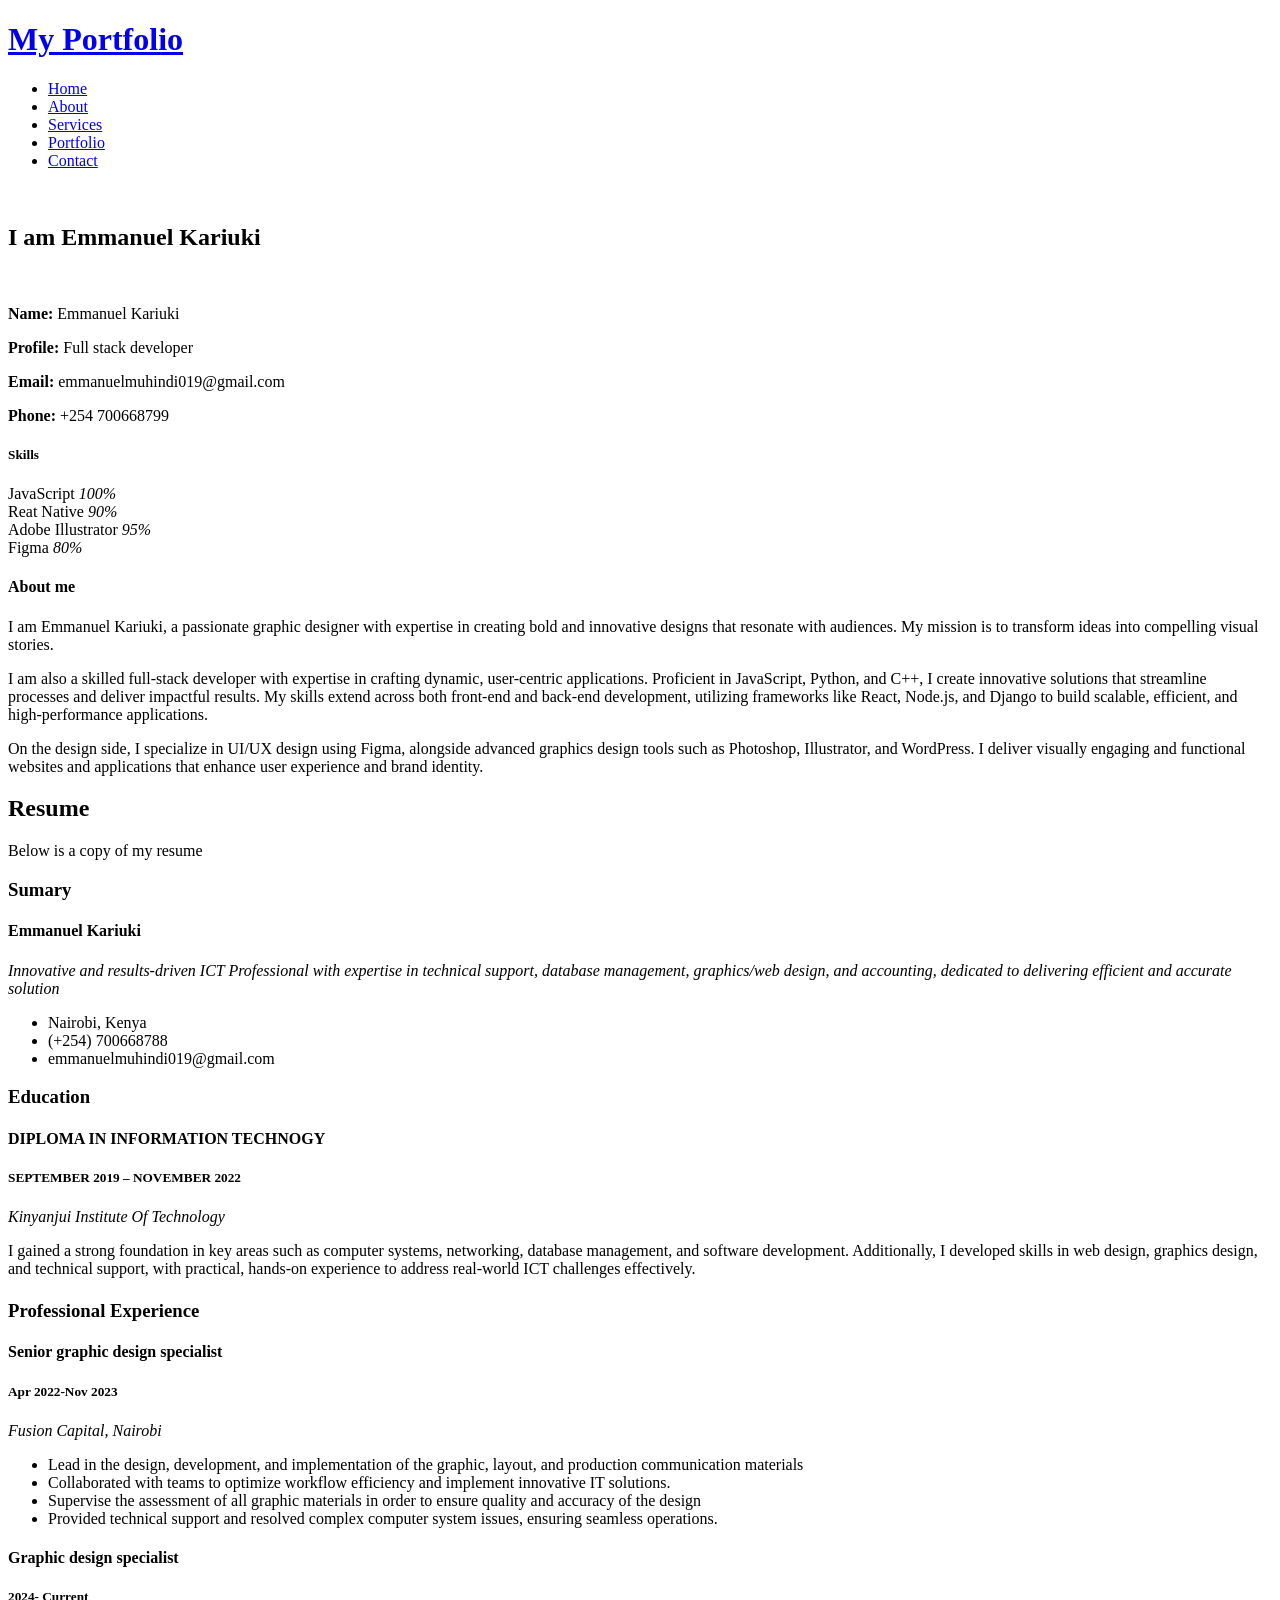
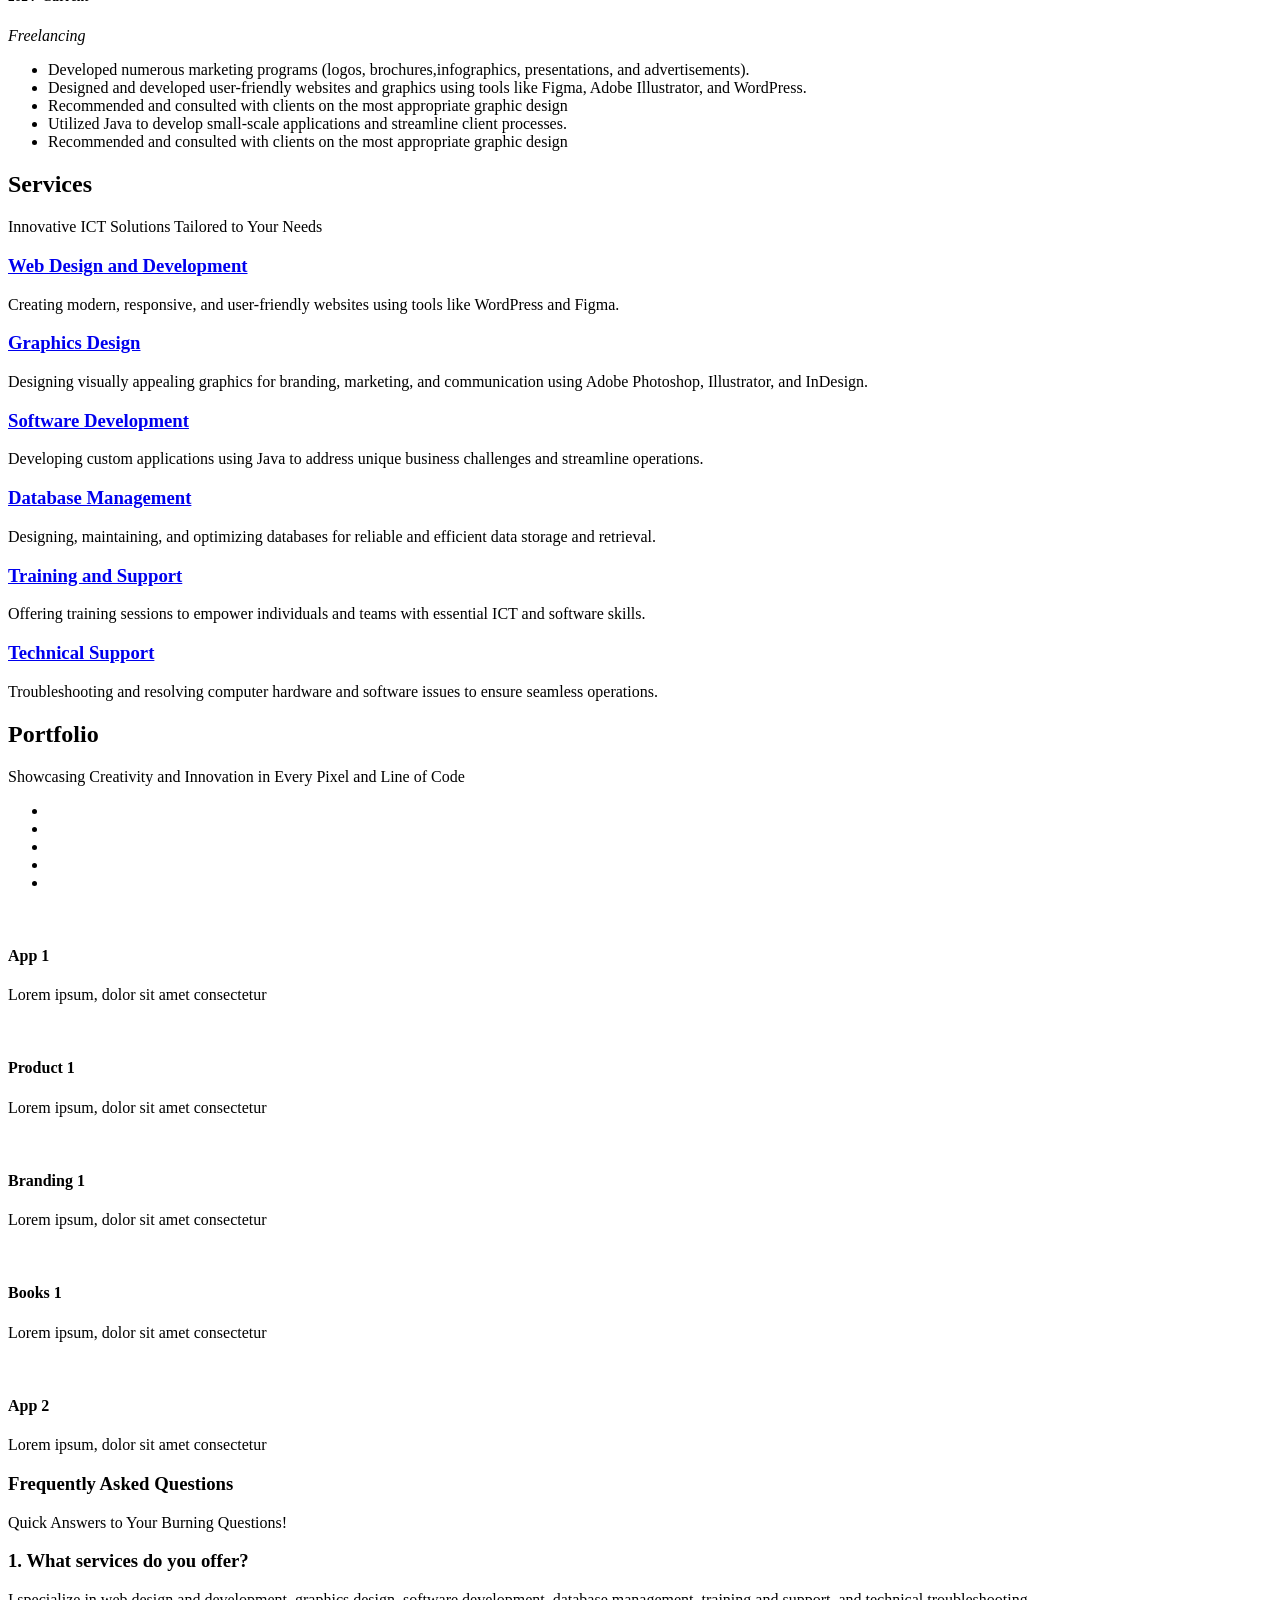
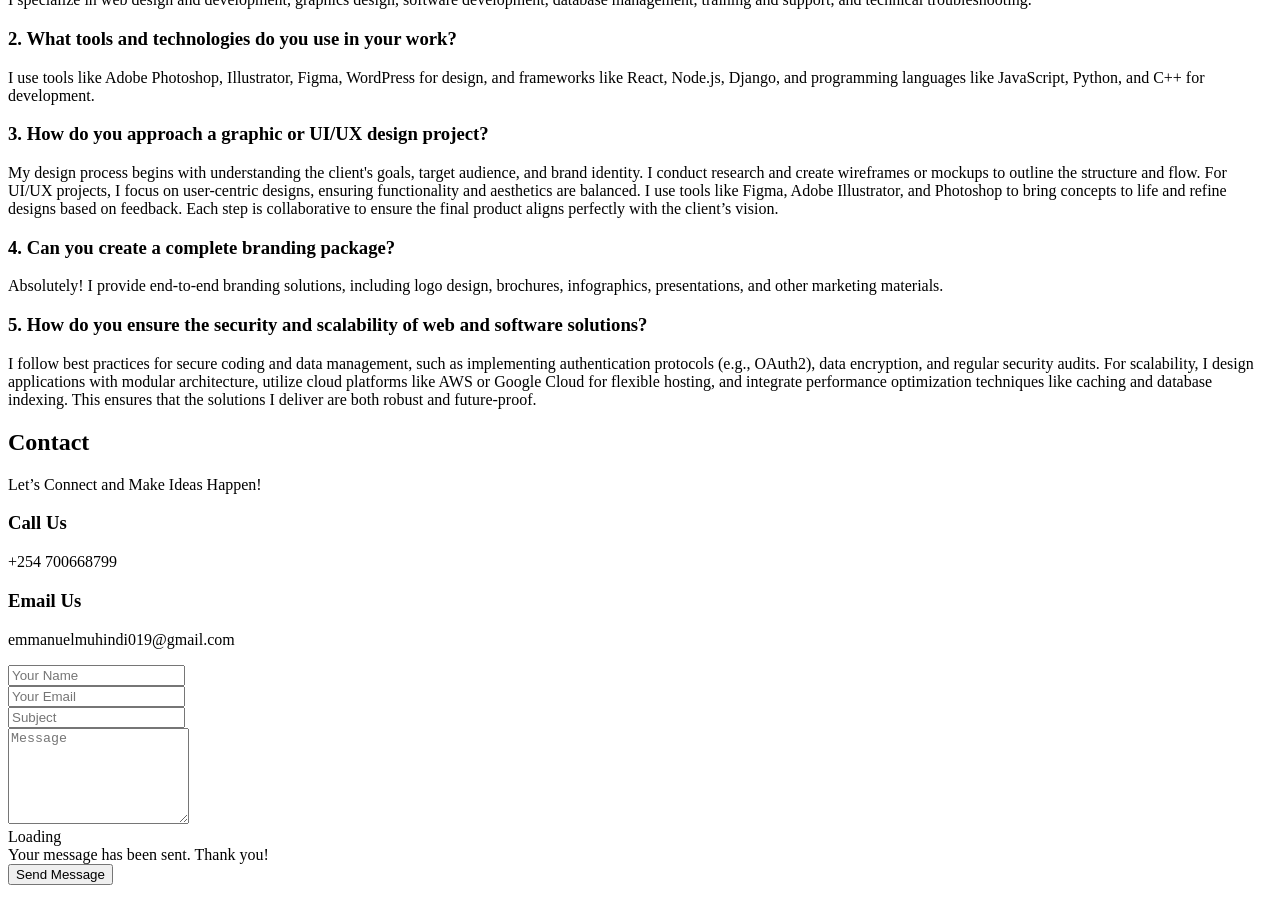
==== index.html @ 7542d717 "Add files via upload" ====
<!DOCTYPE html>
<html lang="en">

<head>
  <meta charset="utf-8">
  <meta content="width=device-width, initial-scale=1.0" name="viewport">
  <title>Index - DevFolio Bootstrap Template</title>
  <meta name="description" content="">
  <meta name="keywords" content="">

  <!-- Favicons -->
  <link href="assets/img/favicon.png" rel="icon">
  <link href="assets/img/apple-touch-icon.png" rel="apple-touch-icon">

  <!-- Fonts -->
  <link href="https://fonts.googleapis.com" rel="preconnect">
  <link href="https://fonts.gstatic.com" rel="preconnect" crossorigin>
  <link href="https://fonts.googleapis.com/css2?family=Roboto:ital,wght@0,100;0,300;0,400;0,500;0,700;0,900;1,100;1,300;1,400;1,500;1,700;1,900&family=Poppins:ital,wght@0,100;0,200;0,300;0,400;0,500;0,600;0,700;0,800;0,900;1,100;1,200;1,300;1,400;1,500;1,600;1,700;1,800;1,900&family=Raleway:ital,wght@0,100;0,200;0,300;0,400;0,500;0,600;0,700;0,800;0,900;1,100;1,200;1,300;1,400;1,500;1,600;1,700;1,800;1,900&display=swap" rel="stylesheet">

  <!-- Vendor CSS Files -->
  <link href="assets/vendor/bootstrap/css/bootstrap.min.css" rel="stylesheet">
  <link href="assets/vendor/bootstrap-icons/bootstrap-icons.css" rel="stylesheet">
  <link href="assets/vendor/aos/aos.css" rel="stylesheet">
  <link href="assets/vendor/glightbox/css/glightbox.min.css" rel="stylesheet">
  <link href="assets/vendor/swiper/swiper-bundle.min.css" rel="stylesheet">

  <!-- Main CSS File -->
  <link href="assets/css/main.css" rel="stylesheet">

  <!-- =======================================================
  * Template Name: DevFolio
  * Template URL: https://bootstrapmade.com/devfolio-bootstrap-portfolio-html-template/
  * Updated: Aug 07 2024 with Bootstrap v5.3.3
  * Author: BootstrapMade.com
  * License: https://bootstrapmade.com/license/
  ======================================================== -->
</head>

<body class="index-page">

  <header id="header" class="header d-flex align-items-center sticky-top">
    <div class="container-fluid container-xl position-relative d-flex align-items-center justify-content-between">

      <a href="index.html" class="logo d-flex align-items-center">
        <!-- Uncomment the line below if you also wish to use an image logo -->
        <!-- <img src="assets/img/logo.png" alt=""> -->
        <h1 class="sitename">My Portfolio</h1>
      </a>

      <nav id="navmenu" class="navmenu">
        <ul>
          <li><a href="#hero" class="active">Home<br></a></li>
          <li><a href="#about">About</a></li>
          <li><a href="#services">Services</a></li>
          <li><a href="#portfolio">Portfolio</a></li>
          <li><a href="#contact">Contact</a></li>
        </ul>
        <i class="mobile-nav-toggle d-xl-none bi bi-list"></i>
      </nav>

    </div>
  </header>

  <main class="main">

    <!-- Hero Section -->
    <section id="hero" class="hero section dark-background">

      <img src="assets/img/WWW.jpeg" alt="" data-aos="fade-in">

      <div class="container d-flex flex-column align-items-center justify-content-center text-center" data-aos="fade-up" data-aos-delay="100">
        <h2>I am Emmanuel Kariuki</h2>
        <p><span class="typed" data-typed-items="Designer, Developer, Freelancer"></span></p>
      </div>

    </section><!-- /Hero Section -->

    <!-- About Section -->
    <section id="about" class="about section">

      <div class="container" data-aos="fade-up" data-aos-delay="100">

        <div class="row gy-4">
          <div class="col-md-6">

            <div class="row justify-content-between gy-4">
              <div class="col-lg-5">
                <img src="assets/img/PROFILE.jpeg" class="img-fluid" alt="">
              </div>
              <div class="col-lg-7 about-info">
                <p><strong>Name: </strong> <span>Emmanuel Kariuki</span></p>
                <p><strong>Profile: </strong> <span>Full stack developer</span></p>
                <p><strong>Email: </strong> <span>emmanuelmuhindi019@gmail.com</span></p>
                <p><strong>Phone: </strong> <span>+254 700668799</span></p>
              </div>
            </div>

            <div class="skills-content skills-animation">

              <h5>Skills</h5>

              <div class="progress">
                <span class="skill"><span>JavaScript</span> <i class="val">100%</i></span>
                <div class="progress-bar-wrap">
                  <div class="progress-bar" role="progressbar" aria-valuenow="100" aria-valuemin="0" aria-valuemax="100"></div>
                </div>
              </div><!-- End Skills Item -->

              <div class="progress">
                <span class="skill"><span>Reat Native</span> <i class="val">90%</i></span>
                <div class="progress-bar-wrap">
                  <div class="progress-bar" role="progressbar" aria-valuenow="90" aria-valuemin="0" aria-valuemax="100"></div>
                </div>
              </div><!-- End Skills Item -->

              <div class="progress">
                <span class="skill"><span>Adobe Illustrator</span> <i class="val">95%</i></span>
                <div class="progress-bar-wrap">
                  <div class="progress-bar" role="progressbar" aria-valuenow="95" aria-valuemin="0" aria-valuemax="100"></div>
                </div>
              </div><!-- End Skills Item -->

              <div class="progress">
                <span class="skill"><span>Figma</span> <i class="val">80%</i></span>
                <div class="progress-bar-wrap">
                  <div class="progress-bar" role="progressbar" aria-valuenow="85" aria-valuemin="0" aria-valuemax="100"></div>
                </div>
              </div><!-- End Skills Item -->

            </div>
          </div>

          <div class="col-md-6">
            <div class="about-me">
              <h4>About me</h4>
              <p>
                I am Emmanuel Kariuki, a passionate graphic designer with expertise in creating bold and innovative designs that resonate with audiences. 
                My mission is to transform ideas into compelling visual stories.
              </p>
              <p>
                I am also a skilled full-stack developer with expertise in crafting dynamic, user-centric applications. 
                Proficient in JavaScript, Python, and C++, I create innovative solutions that streamline processes and deliver impactful results. 
                My skills extend across both front-end and back-end development, utilizing frameworks like React, Node.js, and Django to build scalable, efficient, and high-performance applications.
              </p>
              <p>
              On the design side, I specialize in UI/UX design using Figma, alongside advanced graphics design tools such as Photoshop, Illustrator, and WordPress. 
              I deliver visually engaging and functional websites and applications that enhance user experience and brand identity.
              </p>
            </div>
          </div>
        </div>

      </div>

    </section><!-- /About Section -->

    <!-- Resume Section -->
    <section id="resume" class="resume section">

      <!-- Section Title -->
      <div class="container section-title" data-aos="fade-up">
        <h2>Resume</h2>
        <p>Below is a copy of my resume</p>
      </div><!-- End Section Title -->

      <div class="container">

        <div class="row">

          <div class="col-lg-6" data-aos="fade-up" data-aos-delay="100">
            <h3 class="resume-title">Sumary</h3>

            <div class="resume-item pb-0">
              <h4>Emmanuel Kariuki</h4>
              <p><em>Innovative and results-driven ICT Professional with expertise in technical support, database management, graphics/web design, and accounting, dedicated to delivering efficient and accurate solution</em></p>
              <ul>
                <li>Nairobi, Kenya</li>
                <li>(+254) 700668788</li>
                <li> emmanuelmuhindi019@gmail.com</li>
              </ul>
            </div><!-- Edn Resume Item -->

            <h3 class="resume-title">Education</h3>
            <div class="resume-item">
              <h4>DIPLOMA IN INFORMATION TECHNOGY</h4>
              <h5>SEPTEMBER 2019 – NOVEMBER 2022 </h5>
              <p><em>Kinyanjui Institute Of Technology</em></p>
              <p>I gained a strong foundation in key areas such as computer systems, networking, database management, and software development. Additionally, I developed skills in web design, graphics design, and technical support, with practical, hands-on experience to address real-world ICT challenges effectively.</p>
            </div><!-- Edn Resume Item -->

            <div class="resume-item">
              <h4></h4>
              <h5></h5>
              <p><em></em></p>
              <p></p>
            </div><!-- Edn Resume Item -->

          </div>

          <div class="col-lg-6" data-aos="fade-up" data-aos-delay="200">
            <h3 class="resume-title">Professional Experience</h3>
            <div class="resume-item">
              <h4>Senior graphic design specialist</h4>
              <h5>Apr 2022-Nov 2023</h5>
              <p><em>Fusion Capital, Nairobi</em></p>
              <ul>
                <li>Lead in the design, development, and implementation of the graphic, layout, and production communication materials</li>
                <li>Collaborated with teams to optimize workflow efficiency and implement innovative IT solutions. </li>
                <li>Supervise the assessment of all graphic materials in order to ensure quality and accuracy of the design</li>
                <li>Provided technical support and resolved complex computer system issues, ensuring seamless operations.</li>
              </ul>
            </div><!-- Edn Resume Item -->

            <div class="resume-item">
              <h4>Graphic design specialist</h4>
              <h5>2024- Current</h5>
              <p><em>Freelancing</em></p>
              <ul>
                <li>Developed numerous marketing programs (logos, brochures,infographics, presentations, and advertisements).</li>
                <li>Designed and developed user-friendly websites and graphics using tools like Figma, Adobe Illustrator, and WordPress.</li>
                <li>Recommended and consulted with clients on the most appropriate graphic design</li>
                <li>Utilized Java to develop small-scale applications and streamline client processes.</li>
                <li>Recommended and consulted with clients on the most appropriate graphic design</li>
              </ul>
            </div><!-- Edn Resume Item -->

          </div>

        </div>

      </div>

    </section><!-- /Resume Section -->

    <!-- Services Section -->
    <section id="services" class="services section">

      <!-- Section Title -->
      <div class="container section-title" data-aos="fade-up">
        <h2>Services</h2>
        <p>Innovative ICT Solutions Tailored to Your Needs</p>
      </div><!-- End Section Title -->

      <div class="container">

        <div class="row gy-4">

          <div class="col-lg-4 col-md-6" data-aos="fade-up" data-aos-delay="100">
            <div class="service-item  position-relative">
              <div class="icon">
                <i class="bi bi-activity"></i>
              </div>
              <a href="#" class="stretched-link">
                <h3>Web Design and Development</h3>
              </a>
              <p>Creating modern, responsive, and user-friendly websites using tools like WordPress and Figma.</p>
            </div>
          </div><!-- End Service Item -->

          <div class="col-lg-4 col-md-6" data-aos="fade-up" data-aos-delay="200">
            <div class="service-item position-relative">
              <div class="icon">
                <i class="bi bi-broadcast"></i>
              </div>
              <a href="#" class="stretched-link">
                <h3>Graphics Design</h3>
              </a>
              <p>Designing visually appealing graphics for branding, marketing, and communication using Adobe Photoshop, Illustrator, and InDesign.</p>
            </div>
          </div><!-- End Service Item -->

          <div class="col-lg-4 col-md-6" data-aos="fade-up" data-aos-delay="300">
            <div class="service-item position-relative">
              <div class="icon">
                <i class="bi bi-easel"></i>
              </div>
              <a href="#" class="stretched-link">
                <h3>Software Development</h3>
              </a>
              <p>Developing custom applications using Java to address unique business challenges and streamline operations.</p>
            </div>
          </div><!-- End Service Item -->

          <div class="col-lg-4 col-md-6" data-aos="fade-up" data-aos-delay="400">
            <div class="service-item position-relative">
              <div class="icon">
                <i class="bi bi-bounding-box-circles"></i>
              </div>
              <a href="#" class="stretched-link">
                <h3>Database Management</h3>
              </a>
              <p>Designing, maintaining, and optimizing databases for reliable and efficient data storage and retrieval.</p>
              <a href="#" class="stretched-link"></a>
            </div>
          </div><!-- End Service Item -->

          <div class="col-lg-4 col-md-6" data-aos="fade-up" data-aos-delay="500">
            <div class="service-item position-relative">
              <div class="icon">
                <i class="bi bi-calendar4-week"></i>
              </div>
              <a href="#" class="stretched-link">
                <h3>Training and Support</h3>
              </a>
              <p>Offering training sessions to empower individuals and teams with essential ICT and software skills.</p>
              <a href="#" class="stretched-link"></a>
            </div>
          </div><!-- End Service Item -->

          <div class="col-lg-4 col-md-6" data-aos="fade-up" data-aos-delay="600">
            <div class="service-item position-relative">
              <div class="icon">
                <i class="bi bi-chat-square-text"></i>
              </div>
              <a href="#" class="stretched-link">
                <h3>Technical Support</h3>
              </a>
              <p>Troubleshooting and resolving computer hardware and software issues to ensure seamless operations.</p>
              <a href="#" class="stretched-link"></a>
            </div>
          </div><!-- End Service Item -->

        </div>

      </div>

    </section><!-- /Services Section -->
    

        </div>

      </div>

    </section><!-- /Stats Section -->

    <!-- Portfolio Section -->
    <section id="portfolio" class="portfolio section">

      <!-- Section Title -->
      <div class="container section-title" data-aos="fade-up">
        <h2>Portfolio</h2>
        <p>Showcasing Creativity and Innovation in Every Pixel and Line of Code</p>
      </div><!-- End Section Title -->

      <div class="container">

        <div class="isotope-layout" data-default-filter="*" data-layout="masonry" data-sort="original-order">

          <ul class="portfolio-filters isotope-filters" data-aos="fade-up" data-aos-delay="100">
            <li data-filter="*" class="filter-active"></li>
            <li data-filter=".filter-app"></li>
            <li data-filter=".filter-product"></li>
            <li data-filter=".filter-branding"></li>
            <li data-filter=".filter-books"></li>
          </ul><!-- End Portfolio Filters -->

          <div class="row gy-4 isotope-container" data-aos="fade-up" data-aos-delay="200">

            <div class="col-lg-4 col-md-6 portfolio-item isotope-item filter-app">
              <img src="assets/img/portfolio/mock up 1.png" class="img-fluid" alt="">
              <div class="portfolio-info">
                <h4>App 1</h4>
                <p>Lorem ipsum, dolor sit amet consectetur</p>
                <a href="assets/img/portfolio/Discover with Fey Gold 4.jpg" title="App 1" data-gallery="portfolio-gallery-app" class="glightbox preview-link"><i class="bi bi-zoom-in"></i></a>
                <a href="portfolio-details.html" title="More Details" class="details-link"><i class="bi bi-link-45deg"></i></a>
              </div>
            </div><!-- End Portfolio Item -->

            <div class="col-lg-4 col-md-6 portfolio-item isotope-item filter-product">
              <img src="assets/img/portfolio/port.png" class="img-fluid" alt="">
              <div class="portfolio-info">
                <h4>Product 1</h4>
                <p>Lorem ipsum, dolor sit amet consectetur</p>
                <a href="assets/img/portfolio/dash.png" title="Product 1" data-gallery="portfolio-gallery-product" class="glightbox preview-link"><i class="bi bi-zoom-in"></i></a>
                <a href="portfolio-details.html" title="More Details" class="details-link"><i class="bi bi-link-45deg"></i></a>
              </div>
            </div><!-- End Portfolio Item -->

            <div class="col-lg-4 col-md-6 portfolio-item isotope-item filter-branding">
              <img src="assets/img/portfolio/webweb.png" class="img-fluid" alt="">
              <div class="portfolio-info">
                <h4>Branding 1</h4>
                <p>Lorem ipsum, dolor sit amet consectetur</p>
                <a href="assets/img/portfolio/dash.png" title="Branding 1" data-gallery="portfolio-gallery-branding" class="glightbox preview-link"><i class="bi bi-zoom-in"></i></a>
                <a href="portfolio-details.html" title="More Details" class="details-link"><i class="bi bi-link-45deg"></i></a>
              </div>
            </div><!-- End Portfolio Item -->

            <div class="col-lg-4 col-md-6 portfolio-item isotope-item filter-books">
              <img src="assets/img/portfolio/dash.png" class="img-fluid" alt="">
              <div class="portfolio-info">
                <h4>Books 1</h4>
                <p>Lorem ipsum, dolor sit amet consectetur</p>
                <a href="assets/img/portfolio/Discover with Fey Gold 4.jpg" title="Branding 1" data-gallery="portfolio-gallery-book" class="glightbox preview-link"><i class="bi bi-zoom-in"></i></a>
                <a href="portfolio-details.html" title="More Details" class="details-link"><i class="bi bi-link-45deg"></i></a>
              </div>
            </div><!-- End Portfolio Item -->
      
            <div class="col-lg-4 col-md-6 portfolio-item isotope-item filter-app">
              <img src="assets/img/portfolio/app-2.jpg" class="img-fluid" alt="">
              <div class="portfolio-info">
                <h4>App 2</h4>
                <p>Lorem ipsum, dolor sit amet consectetur</p>
                <a href="assets/img/portfolio/Discover with Fey Gold 4.jpg" title="App 2" data-gallery="portfolio-gallery-app" class="glightbox preview-link"><i class="bi bi-zoom-in"></i></a>
                <a href="portfolio-details.html" title="More Details" class="details-link"><i class="bi bi-link-45deg"></i></a>
              </div>
            </div><!-- End Portfolio Item -->

          </div><!-- End Portfolio Container -->

        </div>

      </div>

    </section><!-- /Portfolio Section -->

    <!-- Pricing Section -->
    <!-- /Pricing Section -->

    <!-- Faq Section -->
    <section id="faq" class="faq section">

      <div class="container">

        <div class="row gy-4">

          <div class="col-lg-4" data-aos="fade-up" data-aos-delay="100">
            <div class="content px-xl-5">
              <h3><span>Frequently Asked </span><strong>Questions</strong></h3>
              <p>
                Quick Answers to Your Burning Questions!
              </p>
            </div>
          </div>

          <div class="col-lg-8" data-aos="fade-up" data-aos-delay="200">

            <div class="faq-container">
              <div class="faq-item faq-active">
                <h3><span class="num">1.</span> <span>What services do you offer?</span></h3>
                <div class="faq-content">
                  <p>I specialize in web design and development, graphics design, software development, database management, training and support, and technical troubleshooting.</p>
                </div>
                <i class="faq-toggle bi bi-chevron-right"></i>
              </div><!-- End Faq item-->

              <div class="faq-item">
                <h3><span class="num">2.</span> <span>What tools and technologies do you use in your work?</span></h3>
                <div class="faq-content">
                  <p>I use tools like Adobe Photoshop, Illustrator, Figma, WordPress for design, and frameworks like React, Node.js, Django, and programming languages like JavaScript, Python, and C++ for development.</p>
                </div>
                <i class="faq-toggle bi bi-chevron-right"></i>
              </div><!-- End Faq item-->

              <div class="faq-item">
                <h3><span class="num">3.</span> <span>How do you approach a graphic or UI/UX design project?</span></h3>
                <div class="faq-content">
                  <p>My design process begins with understanding the client's goals, target audience, and brand identity. I conduct research and create wireframes or mockups to outline the structure and flow. For UI/UX projects, I focus on user-centric designs, ensuring functionality and aesthetics are balanced. I use tools like Figma, Adobe Illustrator, and Photoshop to bring concepts to life and refine designs based on feedback. Each step is collaborative to ensure the final product aligns perfectly with the client’s vision.</p>
                </div>
                <i class="faq-toggle bi bi-chevron-right"></i>
              </div><!-- End Faq item-->

              <div class="faq-item">
                <h3><span class="num">4.</span> <span>Can you create a complete branding package?</span></h3>
                <div class="faq-content">
                  <p>Absolutely! I provide end-to-end branding solutions, including logo design, brochures, infographics, presentations, and other marketing materials.</p>
                </div>
                <i class="faq-toggle bi bi-chevron-right"></i>
              </div><!-- End Faq item-->

              <div class="faq-item">
                <h3><span class="num">5.</span> <span> How do you ensure the security and scalability of web and software solutions?</span></h3>
                <div class="faq-content">
                  <p>I follow best practices for secure coding and data management, such as implementing authentication protocols (e.g., OAuth2), data encryption, and regular security audits. For scalability, I design applications with modular architecture, utilize cloud platforms like AWS or Google Cloud for flexible hosting, and integrate performance optimization techniques like caching and database indexing. This ensures that the solutions I deliver are both robust and future-proof.</p>
                </div>
                <i class="faq-toggle bi bi-chevron-right"></i>
              </div><!-- End Faq item-->

            </div>

          </div>
        </div>

      </div>

    </section><!-- /Faq Section -->

    <!-- Testimonials Section -->
    <!-- /Testimonials Section -->

    <!-- Contact Section -->
    <section id="contact" class="contact section">

      <!-- Section Title -->
      <div class="container section-title" data-aos="fade-up">
        <h2>Contact</h2>
        <p>Let’s Connect and Make Ideas Happen!</p>
      </div><!-- End Section Title -->

      <div class="container" data-aos="fade-up" data-aos-delay="100">

        <div class="info-wrap" data-aos="fade-up" data-aos-delay="200">
          <div class="row gy-5">

            <div class="col-lg-4">
              <div class="info-item d-flex align-items-center">
                <i class="bi bi-telephone flex-shrink-0"></i>
                <div>
                  <h3>Call Us</h3>
                  <p>+254 700668799</p>
                </div>
              </div>
            </div><!-- End Info Item -->

            <div class="col-lg-4">
              <div class="info-item d-flex align-items-center">
                <i class="bi bi-envelope flex-shrink-0"></i>
                <div>
                  <h3>Email Us</h3>
                  <p>emmanuelmuhindi019@gmail.com</p>
                </div>
              </div>
            </div><!-- End Info Item -->

          </div>
        </div>

        <form action="forms/contact.php" method="post" class="php-email-form" data-aos="fade-up" data-aos-delay="300">
          <div class="row gy-4">

            <div class="col-md-6">
              <input type="text" name="name" class="form-control" placeholder="Your Name" required="">
            </div>

            <div class="col-md-6 ">
              <input type="email" class="form-control" name="email" placeholder="Your Email" required="">
            </div>

            <div class="col-md-12">
              <input type="text" class="form-control" name="subject" placeholder="Subject" required="">
            </div>

            <div class="col-md-12">
              <textarea class="form-control" name="message" rows="6" placeholder="Message" required=""></textarea>
            </div>

            <div class="col-md-12 text-center">
              <div class="loading">Loading</div>
              <div class="error-message"></div>
              <div class="sent-message">Your message has been sent. Thank you!</div>

              <button type="submit">Send Message</button>
            </div>

          </div>
        </form><!-- End Contact Form -->

      </div>

    </section><!-- /Contact Section -->

  </main>

  <footer id="footer" class="footer accent-background">

    <div class="container">
      <div class="copyright text-center ">
        <p><span></span> <strong class="px-1 sitename"></strong> <span></span></p>
      </div>
      <div class="social-links d-flex justify-content-center">
        <a href=""><i class="bi bi-twitter-x"></i></a>
        <a href=""><i class="bi bi-facebook"></i></a>
        <a href=""><i class="bi bi-instagram"></i></a>
        <a href=""><i class="bi bi-linkedin"></i></a>
      </div>
      <div class="credits">
        <!-- All the links in the footer should remain intact. -->
        <!-- You can delete the links only if you've purchased the pro version. -->
        <!-- Licensing information: https://bootstrapmade.com/license/ -->
        <!-- Purchase the pro version with working PHP/AJAX contact form: [buy-url] -->
      </div>
    </div>

  </footer>

  <!-- Scroll Top -->
  <a href="#" id="scroll-top" class="scroll-top d-flex align-items-center justify-content-center"><i class="bi bi-arrow-up-short"></i></a>

  <!-- Preloader -->
  <div id="preloader"></div>

  <!-- Vendor JS Files -->
  <script src="assets/vendor/bootstrap/js/bootstrap.bundle.min.js"></script>
  <script src="assets/vendor/php-email-form/validate.js"></script>
  <script src="assets/vendor/aos/aos.js"></script>
  <script src="assets/vendor/typed.js/typed.umd.js"></script>
  <script src="assets/vendor/waypoints/noframework.waypoints.js"></script>
  <script src="assets/vendor/purecounter/purecounter_vanilla.js"></script>
  <script src="assets/vendor/glightbox/js/glightbox.min.js"></script>
  <script src="assets/vendor/imagesloaded/imagesloaded.pkgd.min.js"></script>
  <script src="assets/vendor/isotope-layout/isotope.pkgd.min.js"></script>
  <script src="assets/vendor/swiper/swiper-bundle.min.js"></script>

  <!-- Main JS File -->
  <script src="assets/js/main.js"></script>

</body>

</html>
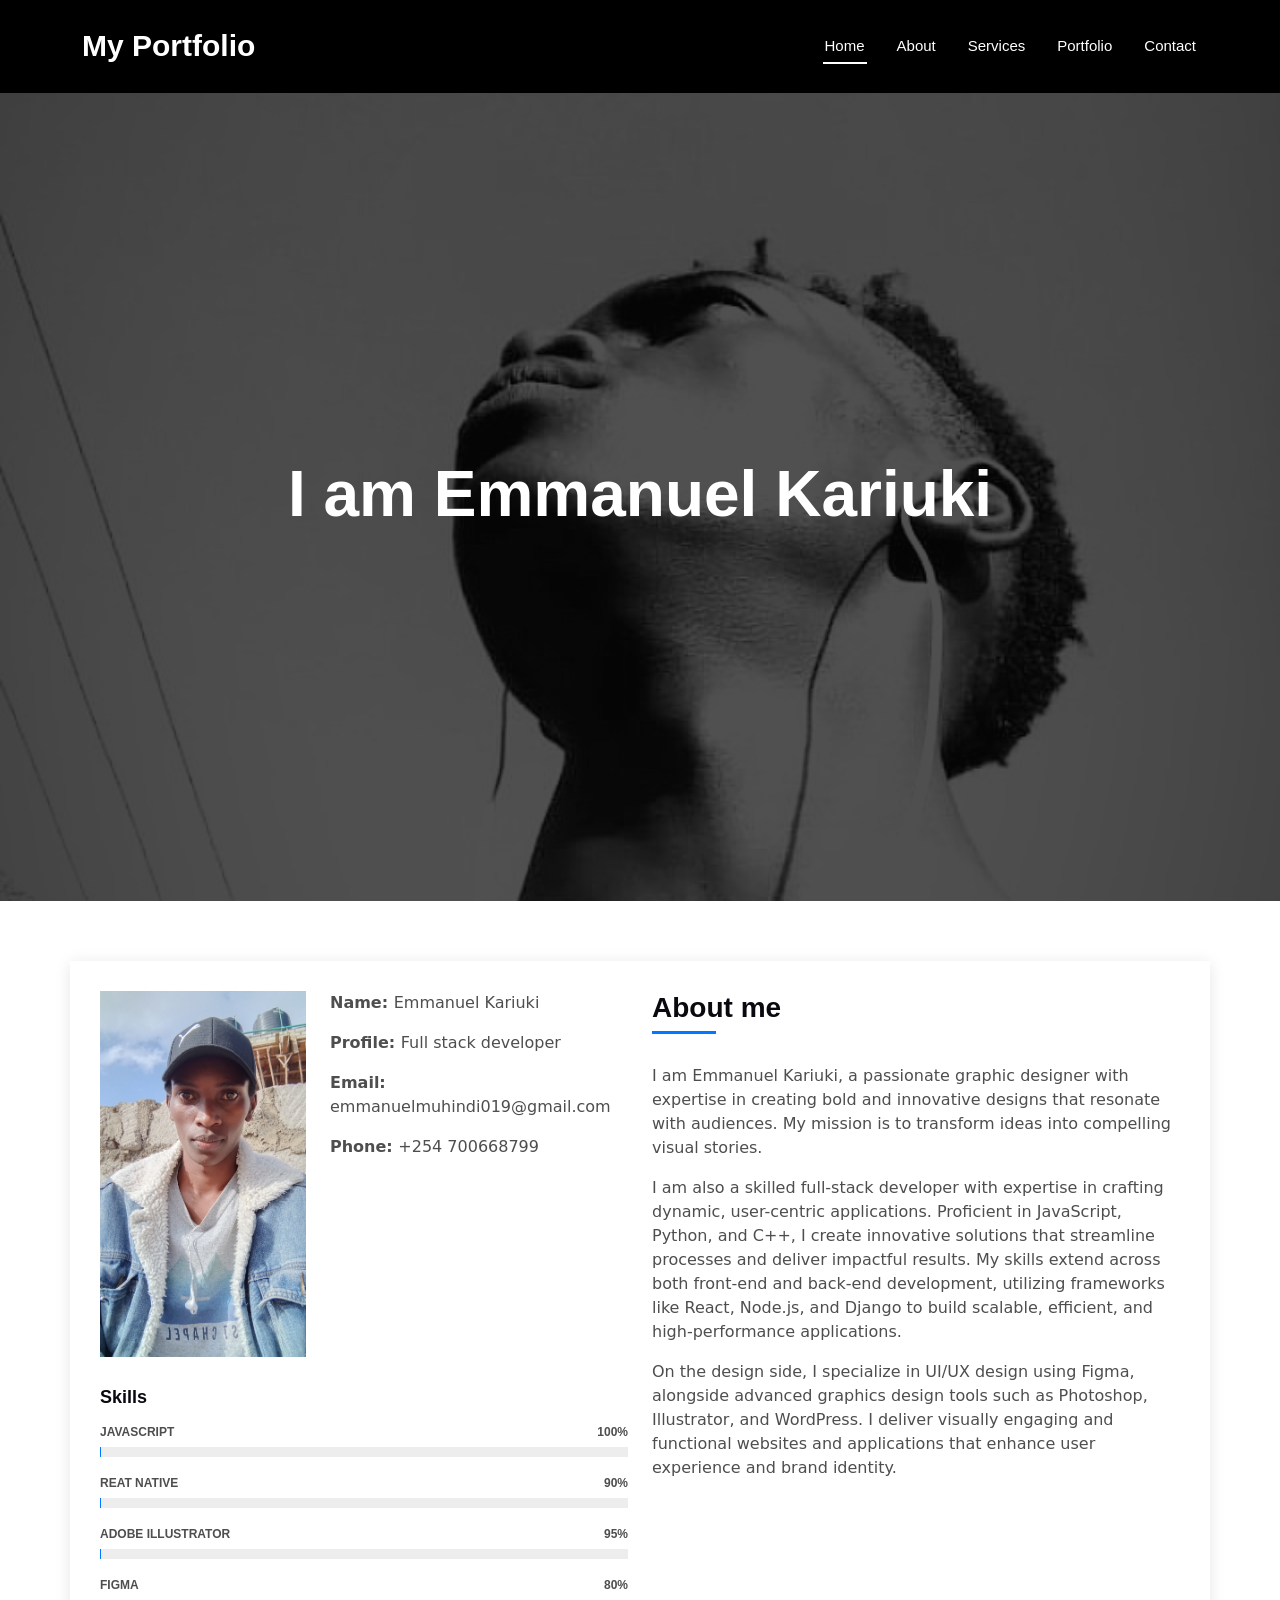
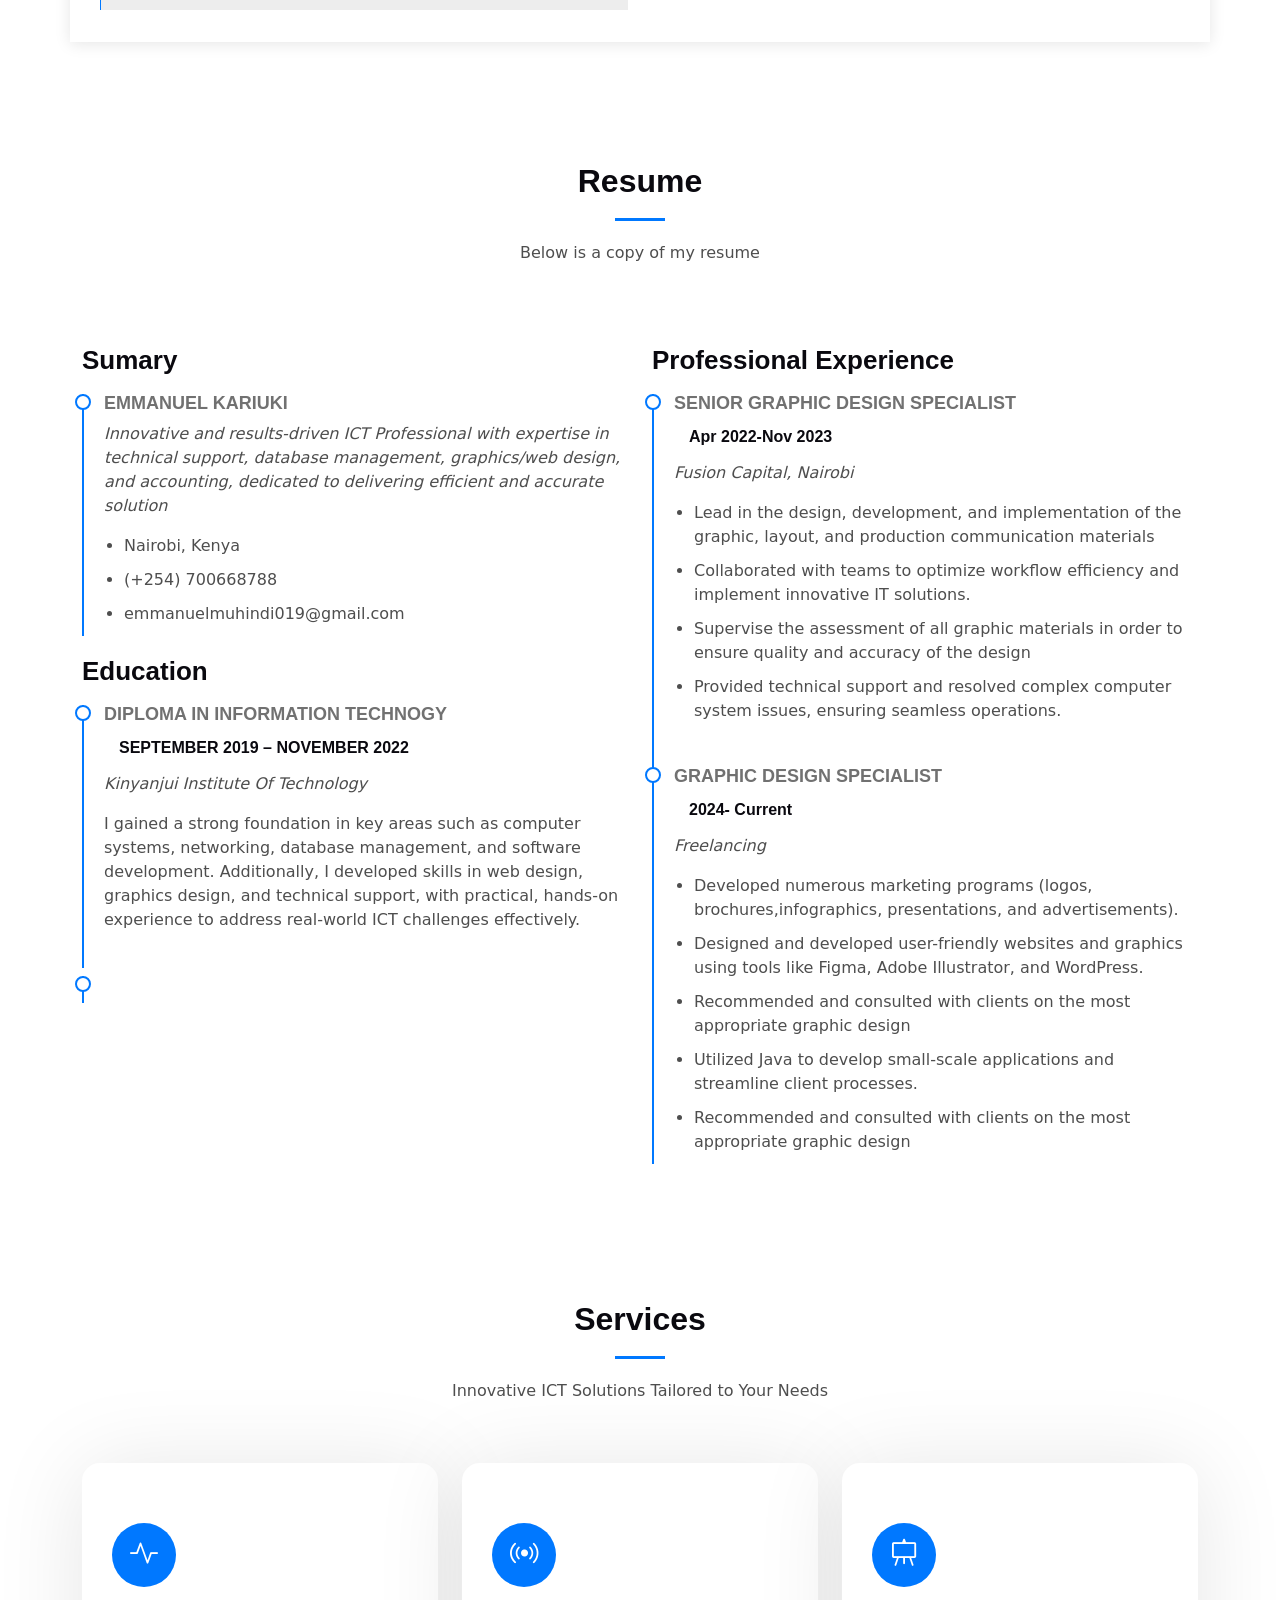
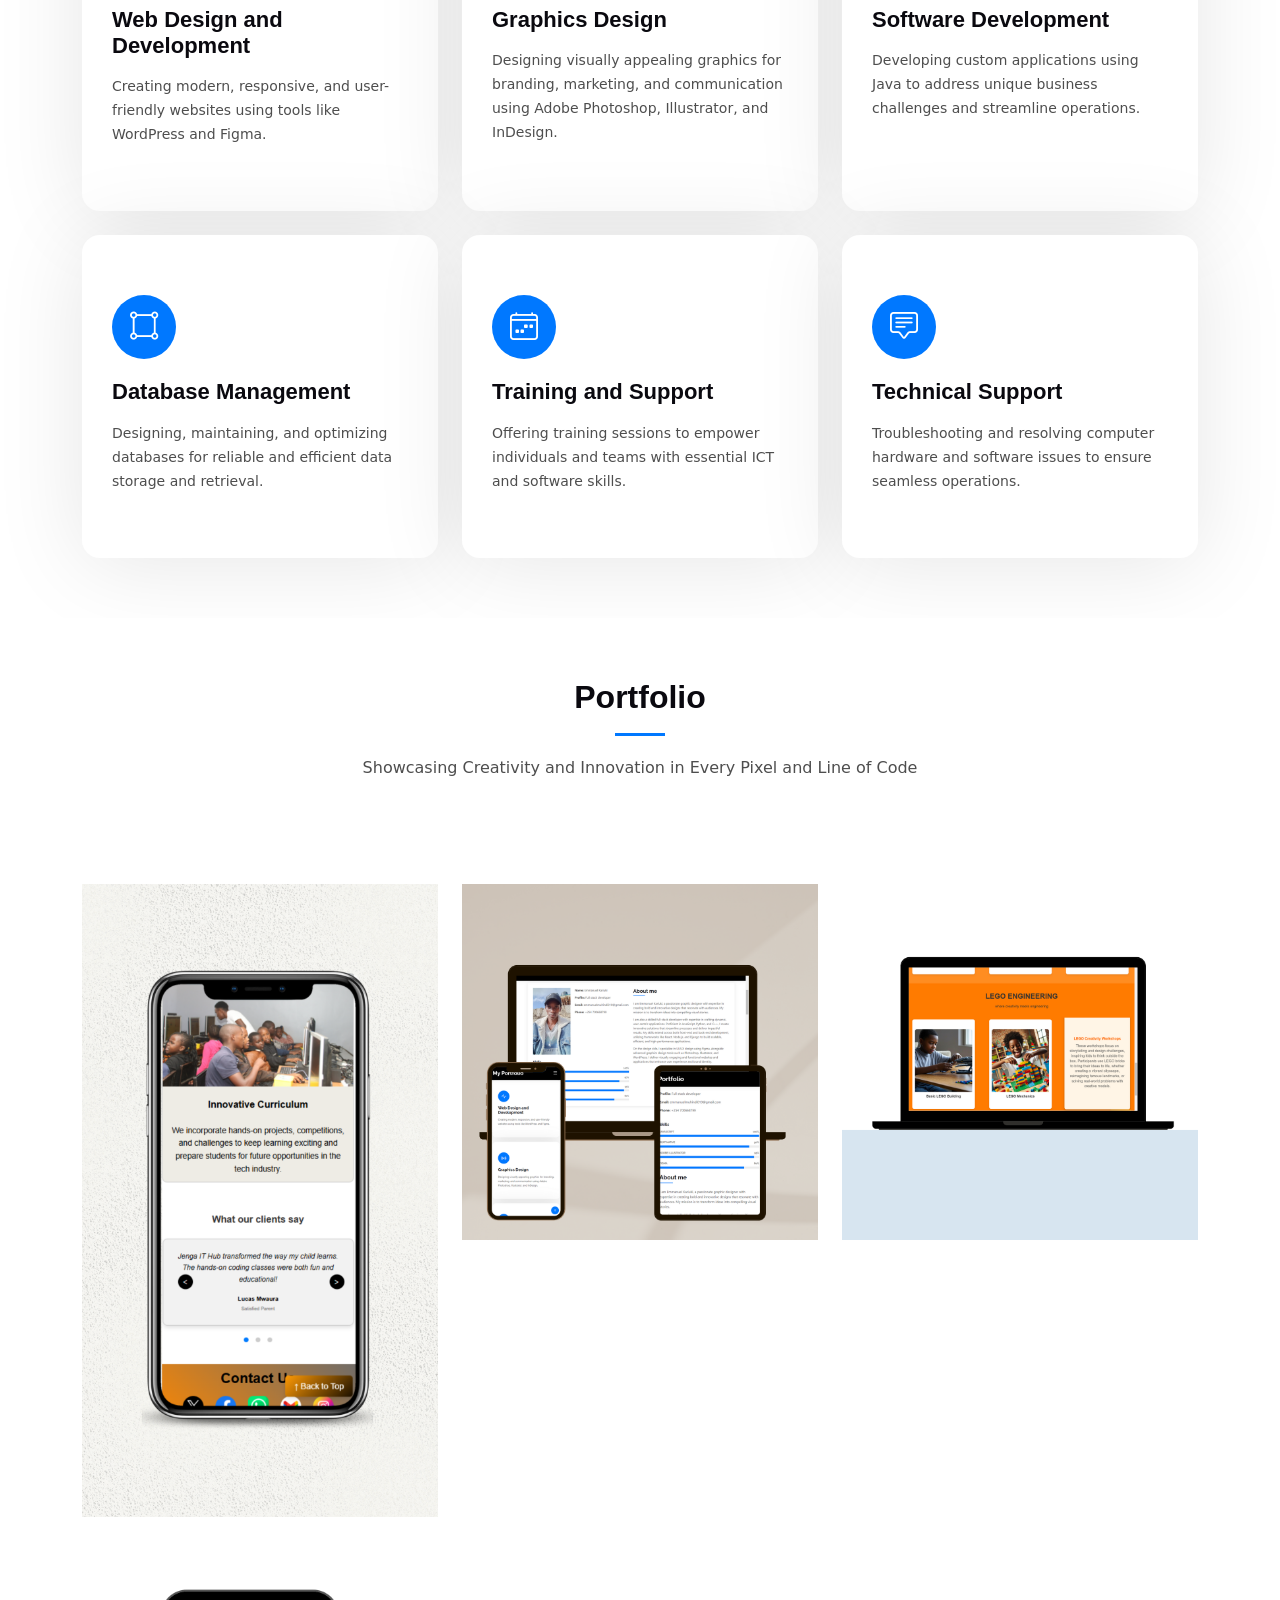
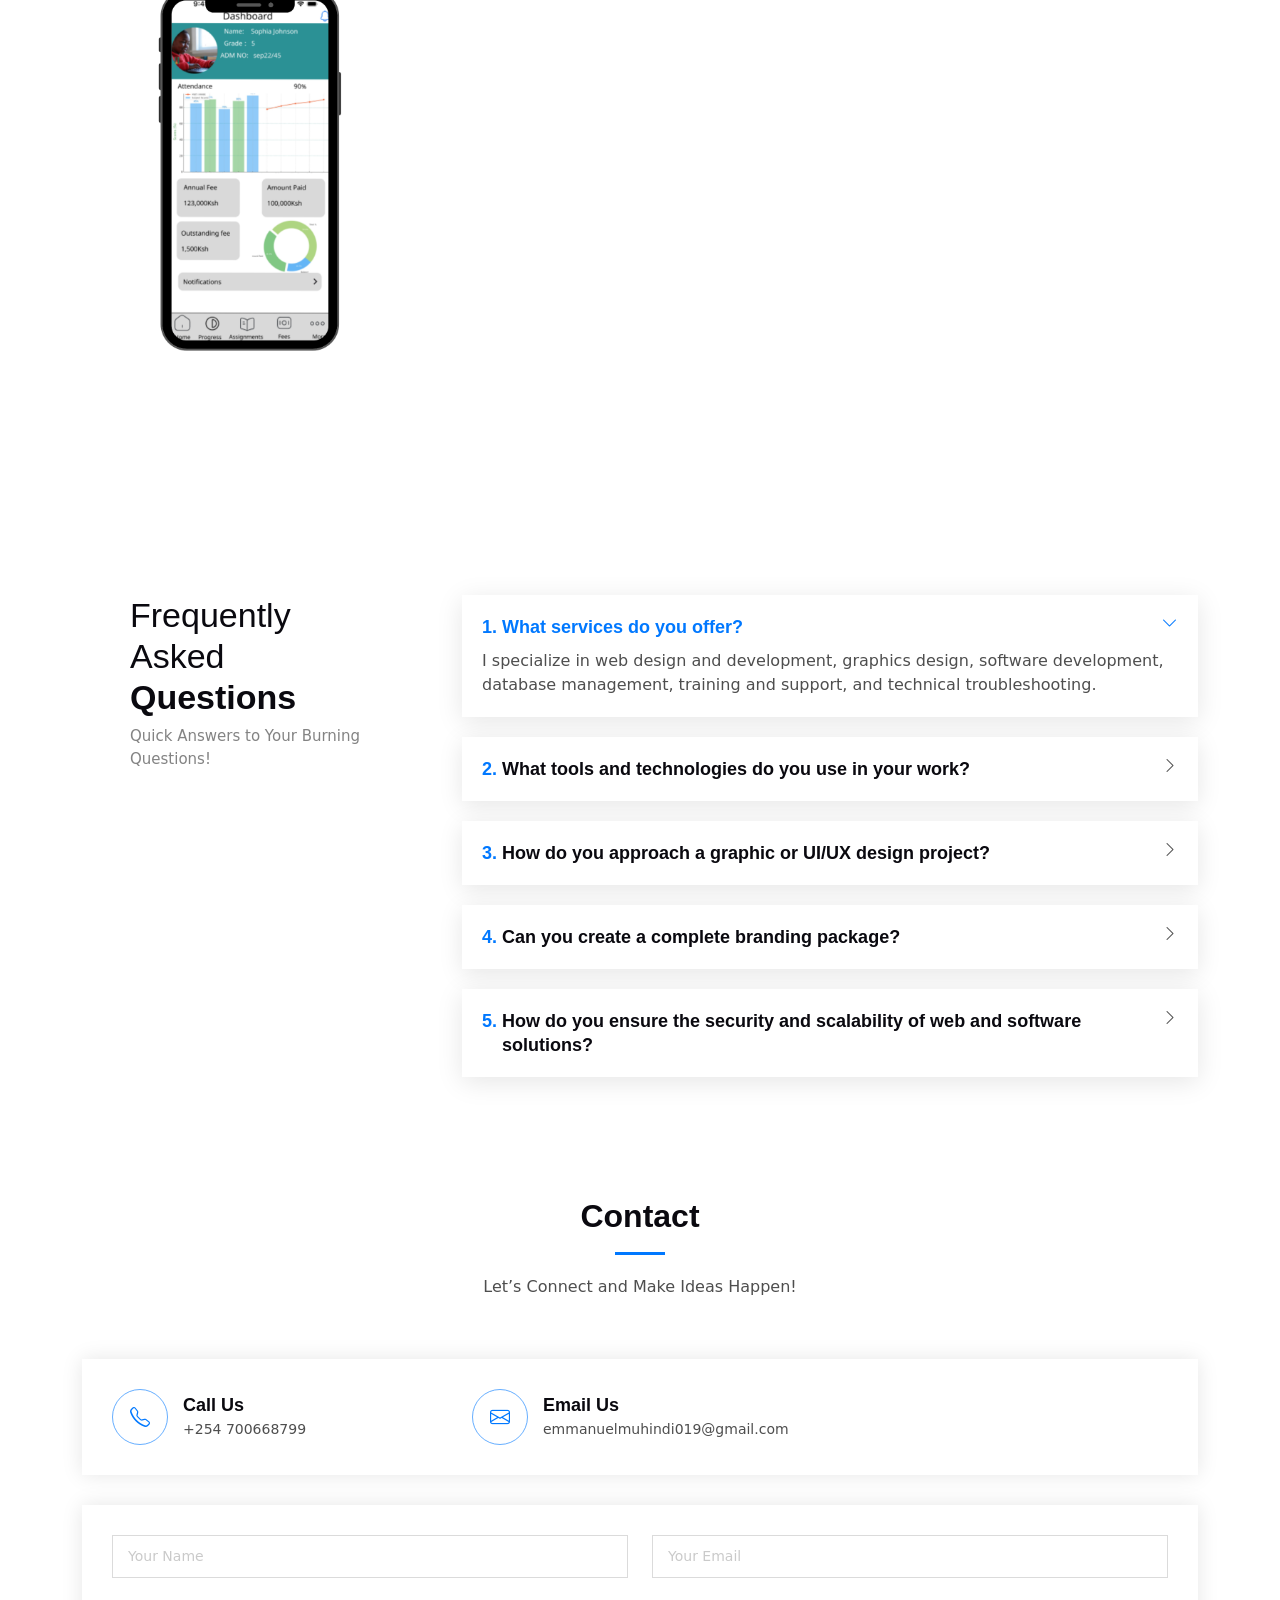
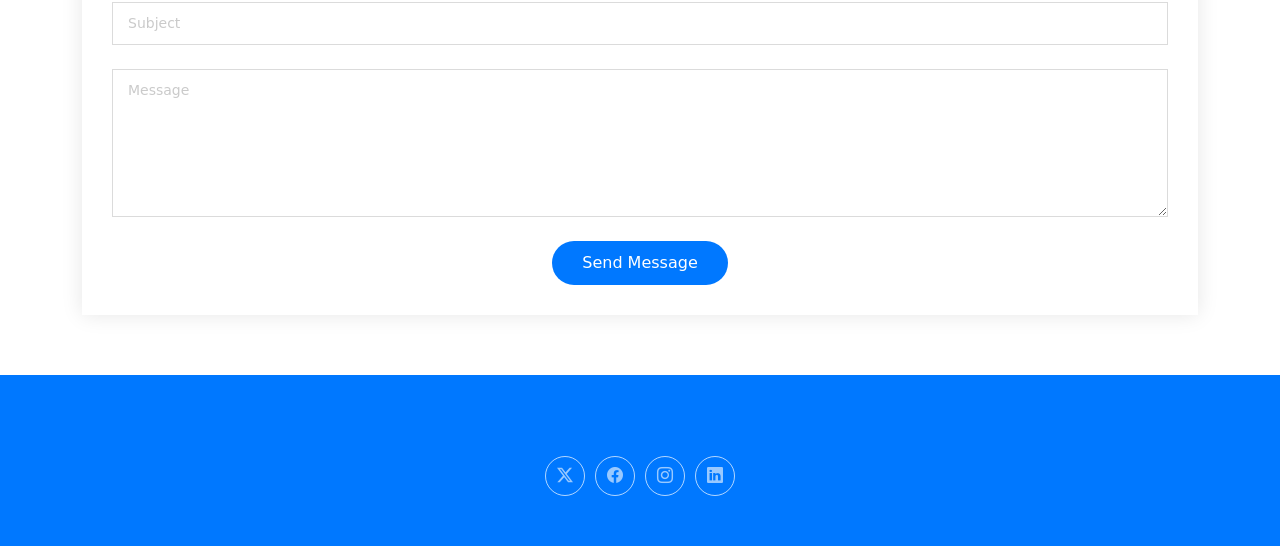
==== commit 434fbca7: "index.html" ====
--- a/index.html
+++ b/index.html
@@ -360,7 +360,7 @@
               <img src="assets/img/portfolio/mock up 1.png" class="img-fluid" alt="">
               <div class="portfolio-info">
                 <h4>App 1</h4>
-                <p>Lorem ipsum, dolor sit amet consectetur</p>
+                <p>Recent works</p>
                 <a href="assets/img/portfolio/Discover with Fey Gold 4.jpg" title="App 1" data-gallery="portfolio-gallery-app" class="glightbox preview-link"><i class="bi bi-zoom-in"></i></a>
                 <a href="portfolio-details.html" title="More Details" class="details-link"><i class="bi bi-link-45deg"></i></a>
               </div>
@@ -370,7 +370,7 @@
               <img src="assets/img/portfolio/port.png" class="img-fluid" alt="">
               <div class="portfolio-info">
                 <h4>Product 1</h4>
-                <p>Lorem ipsum, dolor sit amet consectetur</p>
+                <p>Recent works</p>
                 <a href="assets/img/portfolio/dash.png" title="Product 1" data-gallery="portfolio-gallery-product" class="glightbox preview-link"><i class="bi bi-zoom-in"></i></a>
                 <a href="portfolio-details.html" title="More Details" class="details-link"><i class="bi bi-link-45deg"></i></a>
               </div>
@@ -380,7 +380,7 @@
               <img src="assets/img/portfolio/webweb.png" class="img-fluid" alt="">
               <div class="portfolio-info">
                 <h4>Branding 1</h4>
-                <p>Lorem ipsum, dolor sit amet consectetur</p>
+                <p>Recent works</p>
                 <a href="assets/img/portfolio/dash.png" title="Branding 1" data-gallery="portfolio-gallery-branding" class="glightbox preview-link"><i class="bi bi-zoom-in"></i></a>
                 <a href="portfolio-details.html" title="More Details" class="details-link"><i class="bi bi-link-45deg"></i></a>
               </div>
@@ -390,7 +390,7 @@
               <img src="assets/img/portfolio/dash.png" class="img-fluid" alt="">
               <div class="portfolio-info">
                 <h4>Books 1</h4>
-                <p>Lorem ipsum, dolor sit amet consectetur</p>
+                <p>Recent works</p>
                 <a href="assets/img/portfolio/Discover with Fey Gold 4.jpg" title="Branding 1" data-gallery="portfolio-gallery-book" class="glightbox preview-link"><i class="bi bi-zoom-in"></i></a>
                 <a href="portfolio-details.html" title="More Details" class="details-link"><i class="bi bi-link-45deg"></i></a>
               </div>
@@ -400,7 +400,7 @@
               <img src="assets/img/portfolio/app-2.jpg" class="img-fluid" alt="">
               <div class="portfolio-info">
                 <h4>App 2</h4>
-                <p>Lorem ipsum, dolor sit amet consectetur</p>
+                <p>Recent works</p>
                 <a href="assets/img/portfolio/Discover with Fey Gold 4.jpg" title="App 2" data-gallery="portfolio-gallery-app" class="glightbox preview-link"><i class="bi bi-zoom-in"></i></a>
                 <a href="portfolio-details.html" title="More Details" class="details-link"><i class="bi bi-link-45deg"></i></a>
               </div>
@@ -606,4 +606,4 @@
 
 </body>
 
-</html>+</html>
--- a/assets/css/main.css
+++ b/assets/css/main.css
@@ -0,0 +1,1633 @@
+/**
+* Template Name: DevFolio
+* Template URL: https://bootstrapmade.com/devfolio-bootstrap-portfolio-html-template/
+* Updated: Aug 07 2024 with Bootstrap v5.3.3
+* Author: BootstrapMade.com
+* License: https://bootstrapmade.com/license/
+*/
+
+/*--------------------------------------------------------------
+# Font & Color Variables
+# Help: https://bootstrapmade.com/color-system/
+--------------------------------------------------------------*/
+/* Fonts */
+:root {
+  --default-font: "Roboto",  system-ui, -apple-system, "Segoe UI", Roboto, "Helvetica Neue", Arial, "Noto Sans", "Liberation Sans", sans-serif, "Apple Color Emoji", "Segoe UI Emoji", "Segoe UI Symbol", "Noto Color Emoji";
+  --heading-font: "Raleway",  sans-serif;
+  --nav-font: "Poppins",  sans-serif;
+}
+
+/* Global Colors - The following color variables are used throughout the website. Updating them here will change the color scheme of the entire website */
+:root { 
+  --background-color: #ffffff; /* Background color for the entire website, including individual sections */
+  --default-color: #4e4e4e; /* Default color used for the majority of the text content across the entire website */
+  --heading-color: #0a090f; /* Color for headings, subheadings and title throughout the website */
+  --accent-color: #0078ff; /* Accent color that represents your brand on the website. It's used for buttons, links, and other elements that need to stand out */
+  --surface-color: #ffffff; /* The surface color is used as a background of boxed elements within sections, such as cards, icon boxes, or other elements that require a visual separation from the global background. */
+  --contrast-color: #ffffff; /* Contrast color for text, ensuring readability against backgrounds of accent, heading, or default colors. */
+}
+
+/* Nav Menu Colors - The following color variables are used specifically for the navigation menu. They are separate from the global colors to allow for more customization options */
+:root {
+  --nav-color: #ffffff;  /* The default color of the main navmenu links */
+  --nav-hover-color: #ffffff; /* Applied to main navmenu links when they are hovered over or active */
+  --nav-mobile-background-color: #ffffff; /* Used as the background color for mobile navigation menu */
+  --nav-dropdown-background-color: #ffffff; /* Used as the background color for dropdown items that appear when hovering over primary navigation items */
+  --nav-dropdown-color: #212529; /* Used for navigation links of the dropdown items in the navigation menu. */
+  --nav-dropdown-hover-color: #0078ff; /* Similar to --nav-hover-color, this color is applied to dropdown navigation links when they are hovered over. */
+}
+
+/* Color Presets - These classes override global colors when applied to any section or element, providing reuse of the sam color scheme. */
+
+.light-background {
+  --background-color: #f9f9f9;
+  --surface-color: #ffffff;
+}
+
+.dark-background {
+  --background-color: #060606;
+  --default-color: #ffffff;
+  --heading-color: #ffffff;
+  --surface-color: #252525;
+  --contrast-color: #ffffff;
+}
+
+.accent-background {
+  --background-color: #0078ff;
+  --default-color: #ffffff;
+  --heading-color: #ffffff;
+  --accent-color: #ffffff;
+  --surface-color: #3393ff;
+  --contrast-color: #ffffff;
+}
+
+/* Smooth scroll */
+:root {
+  scroll-behavior: smooth;
+}
+
+/*--------------------------------------------------------------
+# General Styling & Shared Classes
+--------------------------------------------------------------*/
+body {
+  color: var(--default-color);
+  background-color: var(--background-color);
+  font-family: var(--default-font);
+}
+
+a {
+  color: var(--accent-color);
+  text-decoration: none;
+  transition: 0.3s;
+}
+
+a:hover {
+  color: color-mix(in srgb, var(--accent-color), transparent 25%);
+  text-decoration: none;
+}
+
+h1,
+h2,
+h3,
+h4,
+h5,
+h6 {
+  color: var(--heading-color);
+  font-family: var(--heading-font);
+}
+
+/* PHP Email Form Messages
+------------------------------*/
+.php-email-form .error-message {
+  display: none;
+  background: #df1529;
+  color: #ffffff;
+  text-align: left;
+  padding: 15px;
+  margin-bottom: 24px;
+  font-weight: 600;
+}
+
+.php-email-form .sent-message {
+  display: none;
+  color: #ffffff;
+  background: #059652;
+  text-align: center;
+  padding: 15px;
+  margin-bottom: 24px;
+  font-weight: 600;
+}
+
+.php-email-form .loading {
+  display: none;
+  background: var(--surface-color);
+  text-align: center;
+  padding: 15px;
+  margin-bottom: 24px;
+}
+
+.php-email-form .loading:before {
+  content: "";
+  display: inline-block;
+  border-radius: 50%;
+  width: 24px;
+  height: 24px;
+  margin: 0 10px -6px 0;
+  border: 3px solid var(--accent-color);
+  border-top-color: var(--surface-color);
+  animation: php-email-form-loading 1s linear infinite;
+}
+
+@keyframes php-email-form-loading {
+  0% {
+    transform: rotate(0deg);
+  }
+
+  100% {
+    transform: rotate(360deg);
+  }
+}
+
+/*--------------------------------------------------------------
+# Global Header
+--------------------------------------------------------------*/
+.header {
+  --background-color: #000000;
+  --default-color: #ffffff;
+  --heading-color: #ffffff;
+  color: var(--default-color);
+  background-color: var(--background-color);
+  padding: 20px 0;
+  transition: all 0.5s;
+  z-index: 997;
+}
+
+.header .logo {
+  line-height: 1;
+}
+
+.header .logo img {
+  max-height: 32px;
+  margin-right: 8px;
+}
+
+.header .logo h1 {
+  font-size: 30px;
+  margin: 0;
+  font-weight: 700;
+  color: var(--heading-color);
+}
+
+.scrolled .header {
+  box-shadow: 0px 0 18px rgba(0, 0, 0, 0.1);
+}
+
+/*--------------------------------------------------------------
+# Navigation Menu
+--------------------------------------------------------------*/
+/* Desktop Navigation */
+@media (min-width: 1200px) {
+  .navmenu {
+    padding: 0;
+  }
+
+  .navmenu ul {
+    margin: 0;
+    padding: 0;
+    display: flex;
+    list-style: none;
+    align-items: center;
+  }
+
+  .navmenu li {
+    position: relative;
+  }
+
+  .navmenu>ul>li {
+    white-space: nowrap;
+    padding: 15px 14px;
+  }
+
+  .navmenu>ul>li:last-child {
+    padding-right: 0;
+  }
+
+  .navmenu a,
+  .navmenu a:focus {
+    color: var(--nav-color);
+    font-size: 15px;
+    padding: 0 2px;
+    font-family: var(--nav-font);
+    font-weight: 400;
+    display: flex;
+    align-items: center;
+    justify-content: space-between;
+    white-space: nowrap;
+    transition: 0.3s;
+    position: relative;
+  }
+
+  .navmenu a i,
+  .navmenu a:focus i {
+    font-size: 12px;
+    line-height: 0;
+    margin-left: 5px;
+    transition: 0.3s;
+  }
+
+  .navmenu>ul>li>a:before {
+    content: "";
+    position: absolute;
+    width: 100%;
+    height: 2px;
+    bottom: -6px;
+    left: 0;
+    background-color: var(--nav-hover-color);
+    visibility: hidden;
+    width: 0px;
+    transition: all 0.3s ease-in-out 0s;
+  }
+
+  .navmenu a:hover:before,
+  .navmenu li:hover>a:before,
+  .navmenu .active:before {
+    visibility: visible;
+    width: 100%;
+  }
+
+  .navmenu li:hover>a,
+  .navmenu .active,
+  .navmenu .active:focus {
+    color: var(--nav-hover-color);
+  }
+
+  .navmenu .dropdown ul {
+    margin: 0;
+    padding: 10px 0;
+    background: var(--nav-dropdown-background-color);
+    display: block;
+    position: absolute;
+    visibility: hidden;
+    left: 14px;
+    top: 130%;
+    opacity: 0;
+    transition: 0.3s;
+    border-radius: 4px;
+    z-index: 99;
+    box-shadow: 0px 0px 30px rgba(0, 0, 0, 0.1);
+  }
+
+  .navmenu .dropdown ul li {
+    min-width: 200px;
+  }
+
+  .navmenu .dropdown ul a {
+    padding: 10px 20px;
+    font-size: 15px;
+    text-transform: none;
+    color: var(--nav-dropdown-color);
+  }
+
+  .navmenu .dropdown ul a i {
+    font-size: 12px;
+  }
+
+  .navmenu .dropdown ul a:hover,
+  .navmenu .dropdown ul .active:hover,
+  .navmenu .dropdown ul li:hover>a {
+    color: var(--nav-dropdown-hover-color);
+  }
+
+  .navmenu .dropdown:hover>ul {
+    opacity: 1;
+    top: 100%;
+    visibility: visible;
+  }
+
+  .navmenu .dropdown .dropdown ul {
+    top: 0;
+    left: -90%;
+    visibility: hidden;
+  }
+
+  .navmenu .dropdown .dropdown:hover>ul {
+    opacity: 1;
+    top: 0;
+    left: -100%;
+    visibility: visible;
+  }
+}
+
+/* Mobile Navigation */
+@media (max-width: 1199px) {
+  .mobile-nav-toggle {
+    color: var(--nav-color);
+    font-size: 28px;
+    line-height: 0;
+    margin-right: 10px;
+    cursor: pointer;
+    transition: color 0.3s;
+  }
+
+  .navmenu {
+    padding: 0;
+    z-index: 9997;
+  }
+
+  .navmenu ul {
+    display: none;
+    list-style: none;
+    position: absolute;
+    inset: 60px 20px 20px 20px;
+    padding: 10px 0;
+    margin: 0;
+    border-radius: 6px;
+    background-color: var(--nav-mobile-background-color);
+    border: 1px solid color-mix(in srgb, var(--default-color), transparent 90%);
+    box-shadow: none;
+    overflow-y: auto;
+    transition: 0.3s;
+    z-index: 9998;
+  }
+
+  .navmenu a,
+  .navmenu a:focus {
+    color: var(--nav-dropdown-color);
+    padding: 10px 20px;
+    font-family: var(--nav-font);
+    font-size: 17px;
+    font-weight: 500;
+    display: flex;
+    align-items: center;
+    justify-content: space-between;
+    white-space: nowrap;
+    transition: 0.3s;
+  }
+
+  .navmenu a i,
+  .navmenu a:focus i {
+    font-size: 12px;
+    line-height: 0;
+    margin-left: 5px;
+    width: 30px;
+    height: 30px;
+    display: flex;
+    align-items: center;
+    justify-content: center;
+    border-radius: 50%;
+    transition: 0.3s;
+    background-color: color-mix(in srgb, var(--accent-color), transparent 90%);
+  }
+
+  .navmenu a i:hover,
+  .navmenu a:focus i:hover {
+    background-color: var(--accent-color);
+    color: var(--contrast-color);
+  }
+
+  .navmenu a:hover,
+  .navmenu .active,
+  .navmenu .active:focus {
+    color: var(--nav-dropdown-hover-color);
+  }
+
+  .navmenu .active i,
+  .navmenu .active:focus i {
+    background-color: var(--accent-color);
+    color: var(--contrast-color);
+    transform: rotate(180deg);
+  }
+
+  .navmenu .dropdown ul {
+    position: static;
+    display: none;
+    z-index: 99;
+    padding: 10px 0;
+    margin: 10px 20px;
+    background-color: var(--nav-dropdown-background-color);
+    transition: all 0.5s ease-in-out;
+  }
+
+  .navmenu .dropdown ul ul {
+    background-color: rgba(33, 37, 41, 0.1);
+  }
+
+  .navmenu .dropdown>.dropdown-active {
+    display: block;
+    background-color: rgba(33, 37, 41, 0.03);
+  }
+
+  .mobile-nav-active {
+    overflow: hidden;
+  }
+
+  .mobile-nav-active .mobile-nav-toggle {
+    color: #fff;
+    position: absolute;
+    font-size: 32px;
+    top: 15px;
+    right: 15px;
+    margin-right: 0;
+    z-index: 9999;
+  }
+
+  .mobile-nav-active .navmenu {
+    position: fixed;
+    overflow: hidden;
+    inset: 0;
+    background: rgba(33, 37, 41, 0.8);
+    transition: 0.3s;
+  }
+
+  .mobile-nav-active .navmenu>ul {
+    display: block;
+  }
+}
+
+/*--------------------------------------------------------------
+# Global Footer
+--------------------------------------------------------------*/
+.footer {
+  color: var(--default-color);
+  background-color: var(--background-color);
+  font-size: 14px;
+  padding: 40px 0;
+  position: relative;
+}
+
+.footer .copyright p {
+  margin-bottom: 0;
+}
+
+.footer .social-links {
+  margin-top: 20px;
+}
+
+.footer .social-links a {
+  display: flex;
+  align-items: center;
+  justify-content: center;
+  width: 40px;
+  height: 40px;
+  border-radius: 50%;
+  border: 1px solid color-mix(in srgb, var(--default-color), transparent 30%);
+  font-size: 16px;
+  color: color-mix(in srgb, var(--default-color), transparent 40%);
+  margin: 0 5px;
+  transition: 0.3s;
+}
+
+.footer .social-links a:hover {
+  color: var(--default-color);
+  border-color: var(--default-color);
+}
+
+.footer .credits {
+  margin-top: 10px;
+  font-size: 13px;
+  text-align: center;
+}
+
+.footer .credits a {
+  color: color-mix(in srgb, var(--default-color), transparent 30%);
+}
+
+/*--------------------------------------------------------------
+# Preloader
+--------------------------------------------------------------*/
+#preloader {
+  position: fixed;
+  inset: 0;
+  z-index: 999999;
+  overflow: hidden;
+  background: var(--background-color);
+  transition: all 0.6s ease-out;
+}
+
+#preloader:before {
+  content: "";
+  position: fixed;
+  top: calc(50% - 30px);
+  left: calc(50% - 30px);
+  border: 6px solid #ffffff;
+  border-color: var(--accent-color) transparent var(--accent-color) transparent;
+  border-radius: 50%;
+  width: 60px;
+  height: 60px;
+  animation: animate-preloader 1.5s linear infinite;
+}
+
+@keyframes animate-preloader {
+  0% {
+    transform: rotate(0deg);
+  }
+
+  100% {
+    transform: rotate(360deg);
+  }
+}
+
+/*--------------------------------------------------------------
+# Scroll Top Button
+--------------------------------------------------------------*/
+.scroll-top {
+  position: fixed;
+  visibility: hidden;
+  opacity: 0;
+  right: 15px;
+  bottom: -15px;
+  z-index: 99999;
+  background-color: var(--accent-color);
+  width: 44px;
+  height: 44px;
+  border-radius: 50px;
+  transition: all 0.4s;
+}
+
+.scroll-top i {
+  font-size: 24px;
+  color: var(--contrast-color);
+  line-height: 0;
+}
+
+.scroll-top:hover {
+  background-color: color-mix(in srgb, var(--accent-color), transparent 20%);
+  color: var(--contrast-color);
+}
+
+.scroll-top.active {
+  visibility: visible;
+  opacity: 1;
+  bottom: 15px;
+}
+
+/*--------------------------------------------------------------
+# Disable aos animation delay on mobile devices
+--------------------------------------------------------------*/
+@media screen and (max-width: 768px) {
+  [data-aos-delay] {
+    transition-delay: 0 !important;
+  }
+}
+
+/*--------------------------------------------------------------
+# Global Page Titles & Breadcrumbs
+--------------------------------------------------------------*/
+.page-title {
+  --background-color: color-mix(in srgb, var(--default-color), transparent 96%);
+  color: var(--default-color);
+  background-color: var(--background-color);
+  padding: 25px 0;
+  position: relative;
+}
+
+.page-title h1 {
+  font-size: 24px;
+  font-weight: 700;
+}
+
+.page-title .breadcrumbs ol {
+  display: flex;
+  flex-wrap: wrap;
+  list-style: none;
+  padding: 0;
+  margin: 0;
+  font-size: 14px;
+  font-weight: 400;
+}
+
+.page-title .breadcrumbs ol li+li {
+  padding-left: 10px;
+}
+
+.page-title .breadcrumbs ol li+li::before {
+  content: "/";
+  display: inline-block;
+  padding-right: 10px;
+  color: color-mix(in srgb, var(--default-color), transparent 70%);
+}
+
+/*--------------------------------------------------------------
+# Global Sections
+--------------------------------------------------------------*/
+section,
+.section {
+  color: var(--default-color);
+  background-color: var(--background-color);
+  padding: 60px 0;
+  scroll-margin-top: 92px;
+  overflow: clip;
+}
+
+@media (max-width: 1199px) {
+
+  section,
+  .section {
+    scroll-margin-top: 76px;
+  }
+}
+
+/*--------------------------------------------------------------
+# Global Section Titles
+--------------------------------------------------------------*/
+.section-title {
+  text-align: center;
+  padding-bottom: 60px;
+  position: relative;
+}
+
+.section-title h2 {
+  font-size: 32px;
+  font-weight: 700;
+  margin-bottom: 20px;
+  padding-bottom: 20px;
+  position: relative;
+}
+
+.section-title h2:after {
+  content: "";
+  position: absolute;
+  display: block;
+  width: 50px;
+  height: 3px;
+  background: var(--accent-color);
+  left: 0;
+  right: 0;
+  bottom: 0;
+  margin: auto;
+}
+
+.section-title p {
+  margin-bottom: 0;
+}
+
+/*--------------------------------------------------------------
+# Hero Section
+--------------------------------------------------------------*/
+.hero {
+  width: 100%;
+  min-height: calc(100vh - 92px);
+  position: relative;
+  padding: 60px 0;
+  display: flex;
+  align-items: center;
+  justify-content: center;
+}
+
+.hero img {
+  position: absolute;
+  inset: 0;
+  display: block;
+  width: 100%;
+  height: 100%;
+  object-fit: cover;
+  z-index: 1;
+}
+
+.hero:before {
+  content: "";
+  background: color-mix(in srgb, var(--background-color), transparent 30%);
+  position: absolute;
+  inset: 0;
+  z-index: 2;
+}
+
+.hero .container {
+  position: relative;
+  z-index: 3;
+}
+
+.hero h2 {
+  margin: 0;
+  font-size: 64px;
+  font-weight: 700;
+}
+
+.hero p {
+  margin: 5px 0 0 0;
+  font-size: 36px;
+  font-weight: 600;
+}
+
+.hero p span {
+  letter-spacing: 1px;
+}
+
+@media (max-width: 768px) {
+  .hero h2 {
+    font-size: 32px;
+  }
+
+  .hero p {
+    font-size: 20px;
+  }
+}
+
+/*--------------------------------------------------------------
+# About Section
+--------------------------------------------------------------*/
+.about .container {
+  background-color: var(--surface-color);
+  box-shadow: 0px 2px 15px rgba(0, 0, 0, 0.1);
+  padding: 30px;
+}
+
+.about .skills-content h5 {
+  font-size: 18px;
+  font-weight: 700;
+  margin: 30px 0 15px 0;
+}
+
+.about .progress {
+  height: 36px;
+  display: block;
+  background: none;
+  border-radius: 0;
+  margin-top: 15px;
+}
+
+.about .progress .skill {
+  color: var(--default-color);
+  padding: 0;
+  margin: 0 0 6px 0;
+  text-transform: uppercase;
+  display: block;
+  font-weight: 600;
+  font-family: var(--heading-font);
+}
+
+.about .progress .skill .val {
+  float: right;
+  font-style: normal;
+}
+
+.about .progress-bar-wrap {
+  background: color-mix(in srgb, var(--default-color), transparent 90%);
+  height: 10px;
+}
+
+.about .progress-bar {
+  width: 1px;
+  height: 10px;
+  transition: 0.9s;
+  background-color: var(--accent-color);
+}
+
+.about .about-me h4 {
+  font-size: 28px;
+  position: relative;
+  padding-bottom: 10px;
+  margin-bottom: 30px;
+  font-weight: 700;
+}
+
+.about .about-me h4:after {
+  content: "";
+  position: absolute;
+  display: block;
+  width: 64px;
+  height: 3px;
+  background: var(--accent-color);
+  left: 0;
+  bottom: 0;
+  margin: auto;
+}
+
+.about .about-me p {
+  font-size: 16px;
+}
+
+/*--------------------------------------------------------------
+# Resume Section
+--------------------------------------------------------------*/
+.resume .resume-title {
+  color: var(--heading-color);
+  font-size: 26px;
+  font-weight: 700;
+  margin-top: 20px;
+  margin-bottom: 20px;
+}
+
+.resume .resume-item {
+  padding: 0 0 20px 20px;
+  margin-top: -2px;
+  border-left: 2px solid var(--accent-color);
+  position: relative;
+}
+
+.resume .resume-item h4 {
+  line-height: 18px;
+  font-size: 18px;
+  font-weight: 600;
+  text-transform: uppercase;
+  color: color-mix(in srgb, var(--default-color), transparent 20%);
+  margin-bottom: 10px;
+}
+
+.resume .resume-item h5 {
+  font-size: 16px;
+  padding: 5px 15px;
+  display: inline-block;
+  font-weight: 600;
+  margin-bottom: 10px;
+}
+
+.resume .resume-item ul {
+  padding-left: 20px;
+}
+
+.resume .resume-item ul li {
+  padding-bottom: 10px;
+}
+
+.resume .resume-item:last-child {
+  padding-bottom: 0;
+}
+
+.resume .resume-item::before {
+  content: "";
+  position: absolute;
+  width: 16px;
+  height: 16px;
+  border-radius: 50px;
+  left: -9px;
+  top: 0;
+  background: var(--background-color);
+  border: 2px solid var(--accent-color);
+}
+
+/*--------------------------------------------------------------
+# Services Section
+--------------------------------------------------------------*/
+.services .service-item {
+  background-color: var(--surface-color);
+  box-shadow: 0px 5px 90px 0px rgba(0, 0, 0, 0.1);
+  padding: 60px 30px;
+  transition: all ease-in-out 0.3s;
+  border-radius: 18px;
+  border-bottom: 5px solid var(--surface-color);
+  height: 100%;
+}
+
+.services .service-item .icon {
+  color: var(--contrast-color);
+  background: var(--accent-color);
+  margin: 0;
+  width: 64px;
+  height: 64px;
+  border-radius: 50px;
+  display: flex;
+  align-items: center;
+  justify-content: center;
+  margin-bottom: 20px;
+  font-size: 28px;
+  transition: ease-in-out 0.3s;
+}
+
+.services .service-item h3 {
+  font-weight: 700;
+  margin: 10px 0 15px 0;
+  font-size: 22px;
+  transition: ease-in-out 0.3s;
+}
+
+.services .service-item p {
+  line-height: 24px;
+  font-size: 14px;
+  margin-bottom: 0;
+}
+
+@media (min-width: 1365px) {
+  .services .service-item:hover {
+    transform: translateY(-10px);
+    border-color: var(--accent-color);
+  }
+
+  .services .service-item:hover h3 {
+    color: var(--accent-color);
+  }
+}
+
+/*--------------------------------------------------------------
+# Stats Section
+--------------------------------------------------------------*/
+.stats {
+  position: relative;
+  padding: 120px 0;
+}
+
+.stats img {
+  position: absolute;
+  inset: 0;
+  display: block;
+  width: 100%;
+  height: 100%;
+  object-fit: cover;
+  z-index: 1;
+}
+
+.stats:before {
+  content: "";
+  background: color-mix(in srgb, var(--background-color), transparent 40%);
+  position: absolute;
+  inset: 0;
+  z-index: 2;
+}
+
+.stats .container {
+  position: relative;
+  z-index: 3;
+}
+
+.stats .stats-item {
+  padding: 30px;
+  width: 100%;
+}
+
+.stats .stats-item span {
+  font-size: 48px;
+  display: block;
+  color: var(--default-color);
+  font-weight: 700;
+}
+
+.stats .stats-item p {
+  padding: 0;
+  margin: 0;
+  font-family: var(--heading-font);
+  font-size: 16px;
+  font-weight: 700;
+  color: color-mix(in srgb, var(--default-color), transparent 40%);
+}
+
+/*--------------------------------------------------------------
+# Portfolio Section
+--------------------------------------------------------------*/
+.portfolio .portfolio-filters {
+  padding: 0;
+  margin: 0 auto 20px auto;
+  list-style: none;
+  text-align: center;
+}
+
+.portfolio .portfolio-filters li {
+  cursor: pointer;
+  display: inline-block;
+  padding: 0;
+  font-size: 16px;
+  font-weight: 600;
+  margin: 0 10px;
+  line-height: 1;
+  text-transform: uppercase;
+  margin-bottom: 5px;
+  transition: all 0.3s ease-in-out;
+}
+
+.portfolio .portfolio-filters li:hover,
+.portfolio .portfolio-filters li.filter-active {
+  color: var(--accent-color);
+}
+
+.portfolio .portfolio-filters li:first-child {
+  margin-left: 0;
+}
+
+.portfolio .portfolio-filters li:last-child {
+  margin-right: 0;
+}
+
+@media (max-width: 575px) {
+  .portfolio .portfolio-filters li {
+    font-size: 14px;
+    margin: 0 5px;
+  }
+}
+
+.portfolio .portfolio-item {
+  position: relative;
+}
+
+.portfolio .portfolio-item .portfolio-info {
+  opacity: 0;
+  position: absolute;
+  left: 30px;
+  right: 30px;
+  bottom: 0;
+  z-index: 3;
+  transition: all ease-in-out 0.3s;
+  background: color-mix(in srgb, var(--background-color), transparent 10%);
+  padding: 15px;
+}
+
+.portfolio .portfolio-item .portfolio-info h4 {
+  font-size: 18px;
+  font-weight: 600;
+  padding-right: 50px;
+}
+
+.portfolio .portfolio-item .portfolio-info p {
+  color: color-mix(in srgb, var(--default-color), transparent 30%);
+  font-size: 14px;
+  margin-bottom: 0;
+  padding-right: 50px;
+}
+
+.portfolio .portfolio-item .portfolio-info .preview-link,
+.portfolio .portfolio-item .portfolio-info .details-link {
+  position: absolute;
+  right: 50px;
+  font-size: 24px;
+  top: calc(50% - 14px);
+  color: color-mix(in srgb, var(--default-color), transparent 30%);
+  transition: 0.3s;
+  line-height: 0;
+}
+
+.portfolio .portfolio-item .portfolio-info .preview-link:hover,
+.portfolio .portfolio-item .portfolio-info .details-link:hover {
+  color: var(--accent-color);
+}
+
+.portfolio .portfolio-item .portfolio-info .details-link {
+  right: 14px;
+  font-size: 28px;
+}
+
+.portfolio .portfolio-item:hover .portfolio-info {
+  opacity: 1;
+  bottom: 20px;
+}
+
+/*--------------------------------------------------------------
+# Pricing Section
+--------------------------------------------------------------*/
+.pricing .pricing-item {
+  border-bottom: 1px dashed color-mix(in srgb, var(--default-color), transparent 60%);
+  width: 100%;
+  height: 100%;
+  padding: 0 0 15px 0;
+}
+
+.pricing .pricing-item h3 {
+  margin: 0;
+  font-size: 20px;
+  font-weight: 600;
+}
+
+.pricing .pricing-item h4 {
+  margin: 0;
+  font-size: 18px;
+  color: var(--accent-color);
+}
+
+/*--------------------------------------------------------------
+# Faq Section
+--------------------------------------------------------------*/
+.faq .content h3 {
+  font-weight: 400;
+  font-size: 34px;
+}
+
+.faq .content p {
+  font-size: 15px;
+  color: color-mix(in srgb, var(--default-color), transparent 30%);
+}
+
+.faq .faq-container .faq-item {
+  background-color: var(--surface-color);
+  position: relative;
+  padding: 20px;
+  margin-bottom: 20px;
+  box-shadow: 0px 5px 25px 0px rgba(0, 0, 0, 0.1);
+  overflow: hidden;
+}
+
+.faq .faq-container .faq-item:last-child {
+  margin-bottom: 0;
+}
+
+.faq .faq-container .faq-item h3 {
+  font-weight: 600;
+  font-size: 18px;
+  line-height: 24px;
+  margin: 0 30px 0 0;
+  transition: 0.3s;
+  cursor: pointer;
+  display: flex;
+  align-items: flex-start;
+}
+
+.faq .faq-container .faq-item h3 .num {
+  color: var(--accent-color);
+  padding-right: 5px;
+}
+
+.faq .faq-container .faq-item h3:hover {
+  color: var(--accent-color);
+}
+
+.faq .faq-container .faq-item .faq-content {
+  display: grid;
+  grid-template-rows: 0fr;
+  transition: 0.3s ease-in-out;
+  visibility: hidden;
+  opacity: 0;
+}
+
+.faq .faq-container .faq-item .faq-content p {
+  margin-bottom: 0;
+  overflow: hidden;
+}
+
+.faq .faq-container .faq-item .faq-toggle {
+  position: absolute;
+  top: 20px;
+  right: 20px;
+  font-size: 16px;
+  line-height: 0;
+  transition: 0.3s;
+  cursor: pointer;
+}
+
+.faq .faq-container .faq-item .faq-toggle:hover {
+  color: var(--accent-color);
+}
+
+.faq .faq-container .faq-active h3 {
+  color: var(--accent-color);
+}
+
+.faq .faq-container .faq-active .faq-content {
+  grid-template-rows: 1fr;
+  visibility: visible;
+  opacity: 1;
+  padding-top: 10px;
+}
+
+.faq .faq-container .faq-active .faq-toggle {
+  transform: rotate(90deg);
+  color: var(--accent-color);
+}
+
+/*--------------------------------------------------------------
+# Testimonials Section
+--------------------------------------------------------------*/
+.testimonials {
+  padding: 80px 0;
+  position: relative;
+}
+
+.testimonials:before {
+  content: "";
+  background: color-mix(in srgb, var(--background-color), transparent 30%);
+  position: absolute;
+  inset: 0;
+  z-index: 2;
+}
+
+.testimonials .testimonials-bg {
+  position: absolute;
+  inset: 0;
+  display: block;
+  width: 100%;
+  height: 100%;
+  object-fit: cover;
+  z-index: 1;
+}
+
+.testimonials .container {
+  position: relative;
+  z-index: 3;
+}
+
+.testimonials .testimonials-carousel,
+.testimonials .testimonials-slider {
+  overflow: hidden;
+}
+
+.testimonials .testimonial-item {
+  text-align: center;
+}
+
+.testimonials .testimonial-item .testimonial-img {
+  width: 100px;
+  border-radius: 50%;
+  border: 6px solid color-mix(in srgb, var(--default-color), transparent 85%);
+  margin: 0 auto;
+}
+
+.testimonials .testimonial-item h3 {
+  font-size: 20px;
+  font-weight: bold;
+  margin: 10px 0 5px 0;
+}
+
+.testimonials .testimonial-item h4 {
+  font-size: 14px;
+  margin: 0 0 15px 0;
+  color: color-mix(in srgb, var(--default-color), transparent 40%);
+}
+
+.testimonials .testimonial-item .stars {
+  margin-bottom: 15px;
+}
+
+.testimonials .testimonial-item .stars i {
+  color: #ffc107;
+  margin: 0 1px;
+}
+
+.testimonials .testimonial-item .quote-icon-left,
+.testimonials .testimonial-item .quote-icon-right {
+  color: color-mix(in srgb, var(--default-color), transparent 40%);
+  font-size: 26px;
+  line-height: 0;
+}
+
+.testimonials .testimonial-item .quote-icon-left {
+  display: inline-block;
+  left: -5px;
+  position: relative;
+}
+
+.testimonials .testimonial-item .quote-icon-right {
+  display: inline-block;
+  right: -5px;
+  position: relative;
+  top: 10px;
+  transform: scale(-1, -1);
+}
+
+.testimonials .testimonial-item p {
+  font-style: italic;
+  margin: 0 auto 15px auto;
+}
+
+.testimonials .swiper-wrapper {
+  height: auto;
+}
+
+.testimonials .swiper-pagination {
+  margin-top: 20px;
+  position: relative;
+}
+
+.testimonials .swiper-pagination .swiper-pagination-bullet {
+  width: 12px;
+  height: 12px;
+  background-color: color-mix(in srgb, var(--default-color), transparent 50%);
+  opacity: 0.5;
+}
+
+.testimonials .swiper-pagination .swiper-pagination-bullet-active {
+  background-color: var(--default-color);
+  opacity: 1;
+}
+
+@media (min-width: 992px) {
+  .testimonials .testimonial-item p {
+    width: 80%;
+  }
+}
+
+/*--------------------------------------------------------------
+# Contact Section
+--------------------------------------------------------------*/
+.contact .info-wrap {
+  background-color: var(--surface-color);
+  box-shadow: 0px 0px 20px rgba(0, 0, 0, 0.1);
+  padding: 30px;
+  margin-bottom: 30px;
+}
+
+.contact .info-item i {
+  font-size: 20px;
+  color: var(--accent-color);
+  width: 56px;
+  height: 56px;
+  display: flex;
+  justify-content: center;
+  align-items: center;
+  transition: all 0.3s ease-in-out;
+  border-radius: 50%;
+  border: 1px solid color-mix(in srgb, var(--accent-color), transparent 40%);
+  margin-right: 15px;
+}
+
+.contact .info-item h3 {
+  font-size: 18px;
+  font-weight: 700;
+  margin: 0 0 2px 0;
+}
+
+.contact .info-item p {
+  padding: 0;
+  margin-bottom: 0;
+  font-size: 14px;
+}
+
+.contact .info-item:hover i {
+  background: var(--accent-color);
+  color: var(--contrast-color);
+}
+
+.contact .php-email-form {
+  background-color: var(--surface-color);
+  box-shadow: 0px 0px 20px rgba(0, 0, 0, 0.1);
+  padding: 30px;
+}
+
+@media (max-width: 575px) {
+  .contact .php-email-form {
+    padding: 20px;
+  }
+}
+
+.contact .php-email-form input[type=text],
+.contact .php-email-form input[type=email],
+.contact .php-email-form textarea {
+  font-size: 14px;
+  padding: 10px 15px;
+  box-shadow: none;
+  border-radius: 0;
+  color: var(--default-color);
+  background-color: color-mix(in srgb, var(--background-color), transparent 50%);
+  border-color: color-mix(in srgb, var(--default-color), transparent 80%);
+}
+
+.contact .php-email-form input[type=text]:focus,
+.contact .php-email-form input[type=email]:focus,
+.contact .php-email-form textarea:focus {
+  border-color: var(--accent-color);
+}
+
+.contact .php-email-form input[type=text]::placeholder,
+.contact .php-email-form input[type=email]::placeholder,
+.contact .php-email-form textarea::placeholder {
+  color: color-mix(in srgb, var(--default-color), transparent 70%);
+}
+
+.contact .php-email-form button[type=submit] {
+  color: var(--contrast-color);
+  background: var(--accent-color);
+  border: 0;
+  padding: 10px 30px;
+  transition: 0.4s;
+  border-radius: 50px;
+}
+
+.contact .php-email-form button[type=submit]:hover {
+  background: color-mix(in srgb, var(--accent-color), transparent 20%);
+}
+
+/*--------------------------------------------------------------
+# Portfolio Details Section
+--------------------------------------------------------------*/
+.portfolio-details .portfolio-details-slider img {
+  width: 260px;
+  
+}
+
+.portfolio-details .swiper-wrapper {
+  height: 500px;
+  justify-content: center;
+  align-items: center;
+  align-items: left;
+}
+
+.portfolio-details .swiper-button-prev,
+.portfolio-details .swiper-button-next {
+  width: 48px;
+  height: 48px;
+}
+
+.portfolio-details .swiper-button-prev:after,
+.portfolio-details .swiper-button-next:after {
+  color: rgba(255, 255, 255, 0.8);
+  background-color: rgba(0, 0, 0, 0.15);
+  font-size: 24px;
+  border-radius: 50%;
+  width: 48px;
+  height: 48px;
+  display: flex;
+  align-items: center;
+  justify-content: center;
+  transition: 0.3s;
+}
+
+.portfolio-details .swiper-button-prev:hover:after,
+.portfolio-details .swiper-button-next:hover:after {
+  background-color: rgba(0, 0, 0, 0.3);
+}
+
+@media (max-width: 575px) {
+
+  .portfolio-details .swiper-button-prev,
+  .portfolio-details .swiper-button-next {
+    display: none;
+  }
+}
+
+.portfolio-details .swiper-pagination {
+  margin-top: 20px;
+  position: relative;
+}
+
+.portfolio-details .swiper-pagination .swiper-pagination-bullet {
+  width: 10px;
+  height: 10px;
+  background-color: color-mix(in srgb, var(--default-color), transparent 85%);
+  opacity: 1;
+}
+
+.portfolio-details .swiper-pagination .swiper-pagination-bullet-active {
+  background-color: var(--accent-color);
+}
+
+.portfolio-details .portfolio-info h3 {
+  font-size: 22px;
+  font-weight: 700;
+  margin-bottom: 20px;
+  padding-bottom: 20px;
+  position: relative;
+}
+
+.portfolio-details .portfolio-info h3:after {
+  content: "";
+  position: absolute;
+  display: block;
+  width: 50px;
+  height: 3px;
+  background: var(--accent-color);
+  left: 0;
+  bottom: 0;
+}
+
+.portfolio-details .portfolio-info ul {
+  list-style: none;
+  padding: 0;
+  font-size: 15px;
+}
+
+.portfolio-details .portfolio-info ul li {
+  display: flex;
+  flex-direction: column;
+  padding-bottom: 15px;
+}
+
+.portfolio-details .portfolio-info ul strong {
+  text-transform: uppercase;
+  font-weight: 400;
+  color: color-mix(in srgb, var(--default-color), transparent 50%);
+  font-size: 14px;
+}
+
+.portfolio-details .portfolio-info .btn-visit {
+  padding: 8px 40px;
+  background: var(--accent-color);
+  color: var(--contrast-color);
+  border-radius: 50px;
+  transition: 0.3s;
+}
+
+.portfolio-details .portfolio-info .btn-visit:hover {
+  background: color-mix(in srgb, var(--accent-color), transparent 20%);
+}
+
+.portfolio-details .portfolio-description h2 {
+  font-size: 26px;
+  font-weight: 700;
+  margin-bottom: 20px;
+}
+
+.portfolio-details .portfolio-description p {
+  padding: 0;
+}
+
+.portfolio-details .portfolio-description .testimonial-item {
+  padding: 30px 30px 0 30px;
+  position: relative;
+  background: color-mix(in srgb, var(--default-color), transparent 97%);
+  margin-bottom: 50px;
+}
+
+.portfolio-details .portfolio-description .testimonial-item .testimonial-img {
+  width: 90px;
+  border-radius: 50px;
+  border: 6px solid var(--background-color);
+  float: left;
+  margin: 0 10px 0 0;
+}
+
+.portfolio-details .portfolio-description .testimonial-item h3 {
+  font-size: 18px;
+  font-weight: bold;
+  margin: 15px 0 5px 0;
+  padding-top: 20px;
+}
+
+.portfolio-details .portfolio-description .testimonial-item h4 {
+  font-size: 14px;
+  color: #6c757d;
+  margin: 0;
+}
+
+.portfolio-details .portfolio-description .testimonial-item .quote-icon-left,
+.portfolio-details .portfolio-description .testimonial-item .quote-icon-right {
+  color: color-mix(in srgb, var(--accent-color), transparent 50%);
+  font-size: 26px;
+  line-height: 0;
+}
+
+.portfolio-details .portfolio-description .testimonial-item .quote-icon-left {
+  display: inline-block;
+  left: -5px;
+  position: relative;
+}
+
+.portfolio-details .portfolio-description .testimonial-item .quote-icon-right {
+  display: inline-block;
+  right: -5px;
+  position: relative;
+  top: 10px;
+  transform: scale(-1, -1);
+}
+
+.portfolio-details .portfolio-description .testimonial-item p {
+  font-style: italic;
+  margin: 0 0 15px 0 0 0;
+  padding: 0;
+}
+
+/*--------------------------------------------------------------
+# Service Details Section
+--------------------------------------------------------------*/
+.service-details .services-list {
+  background-color: var(--surface-color);
+  padding: 10px 30px;
+  border: 1px solid color-mix(in srgb, var(--default-color), transparent 90%);
+  margin-bottom: 20px;
+}
+
+.service-details .services-list a {
+  display: block;
+  line-height: 1;
+  padding: 8px 0 8px 15px;
+  border-left: 3px solid color-mix(in srgb, var(--default-color), transparent 70%);
+  margin: 20px 0;
+  color: color-mix(in srgb, var(--default-color), transparent 20%);
+  transition: 0.3s;
+}
+
+.service-details .services-list a.active {
+  color: var(--heading-color);
+  font-weight: 700;
+  border-color: var(--accent-color);
+}
+
+.service-details .services-list a:hover {
+  border-color: var(--accent-color);
+}
+
+.service-details .services-img {
+  margin-bottom: 20px;
+}
+
+.service-details h3 {
+  font-size: 26px;
+  font-weight: 700;
+}
+
+.service-details h4 {
+  font-size: 20px;
+  font-weight: 700;
+}
+
+.service-details p {
+  font-size: 15px;
+}
+
+.service-details ul {
+  list-style: none;
+  padding: 0;
+  font-size: 15px;
+}
+
+.service-details ul li {
+  padding: 5px 0;
+  display: flex;
+  align-items: center;
+}
+
+.service-details ul i {
+  font-size: 20px;
+  margin-right: 8px;
+  color: var(--accent-color);
+}
+
+/*--------------------------------------------------------------
+# Starter Section Section
+--------------------------------------------------------------*/
+.starter-section {
+  /* Add your styles here */
+}
